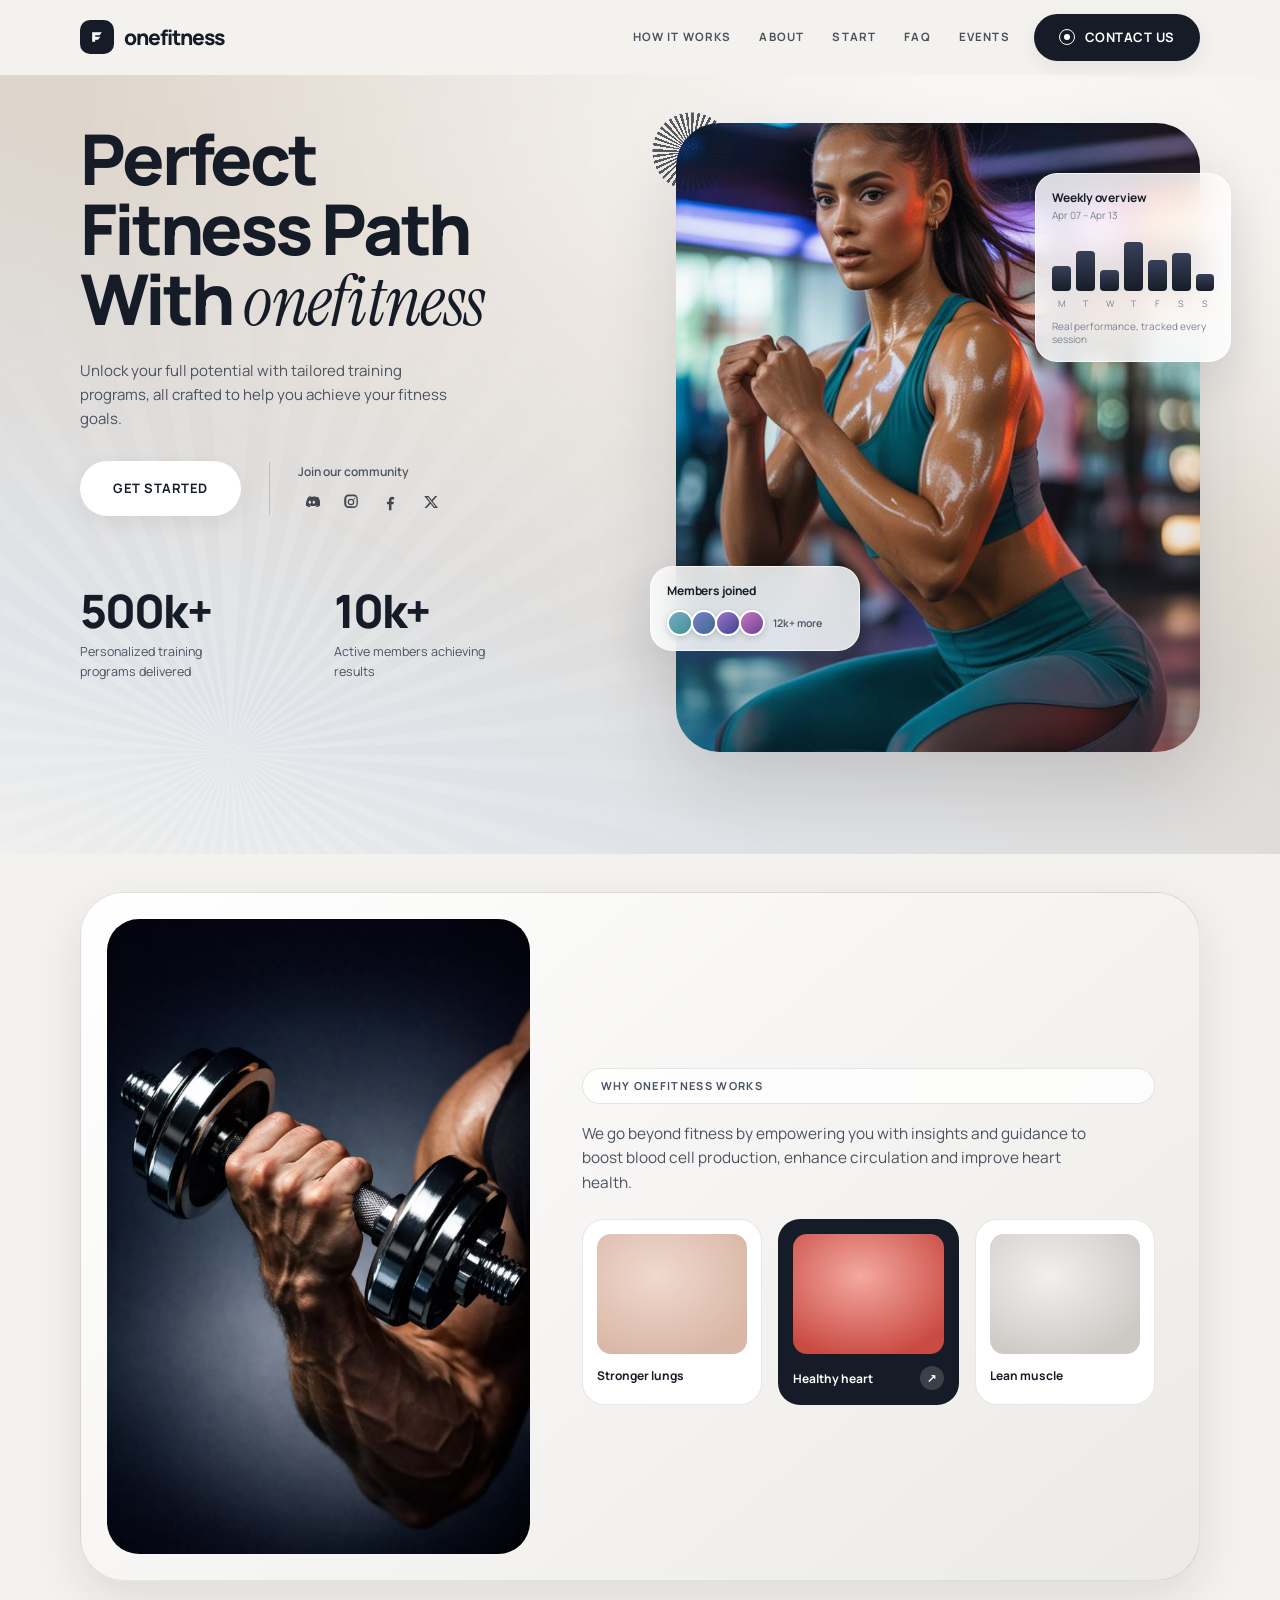
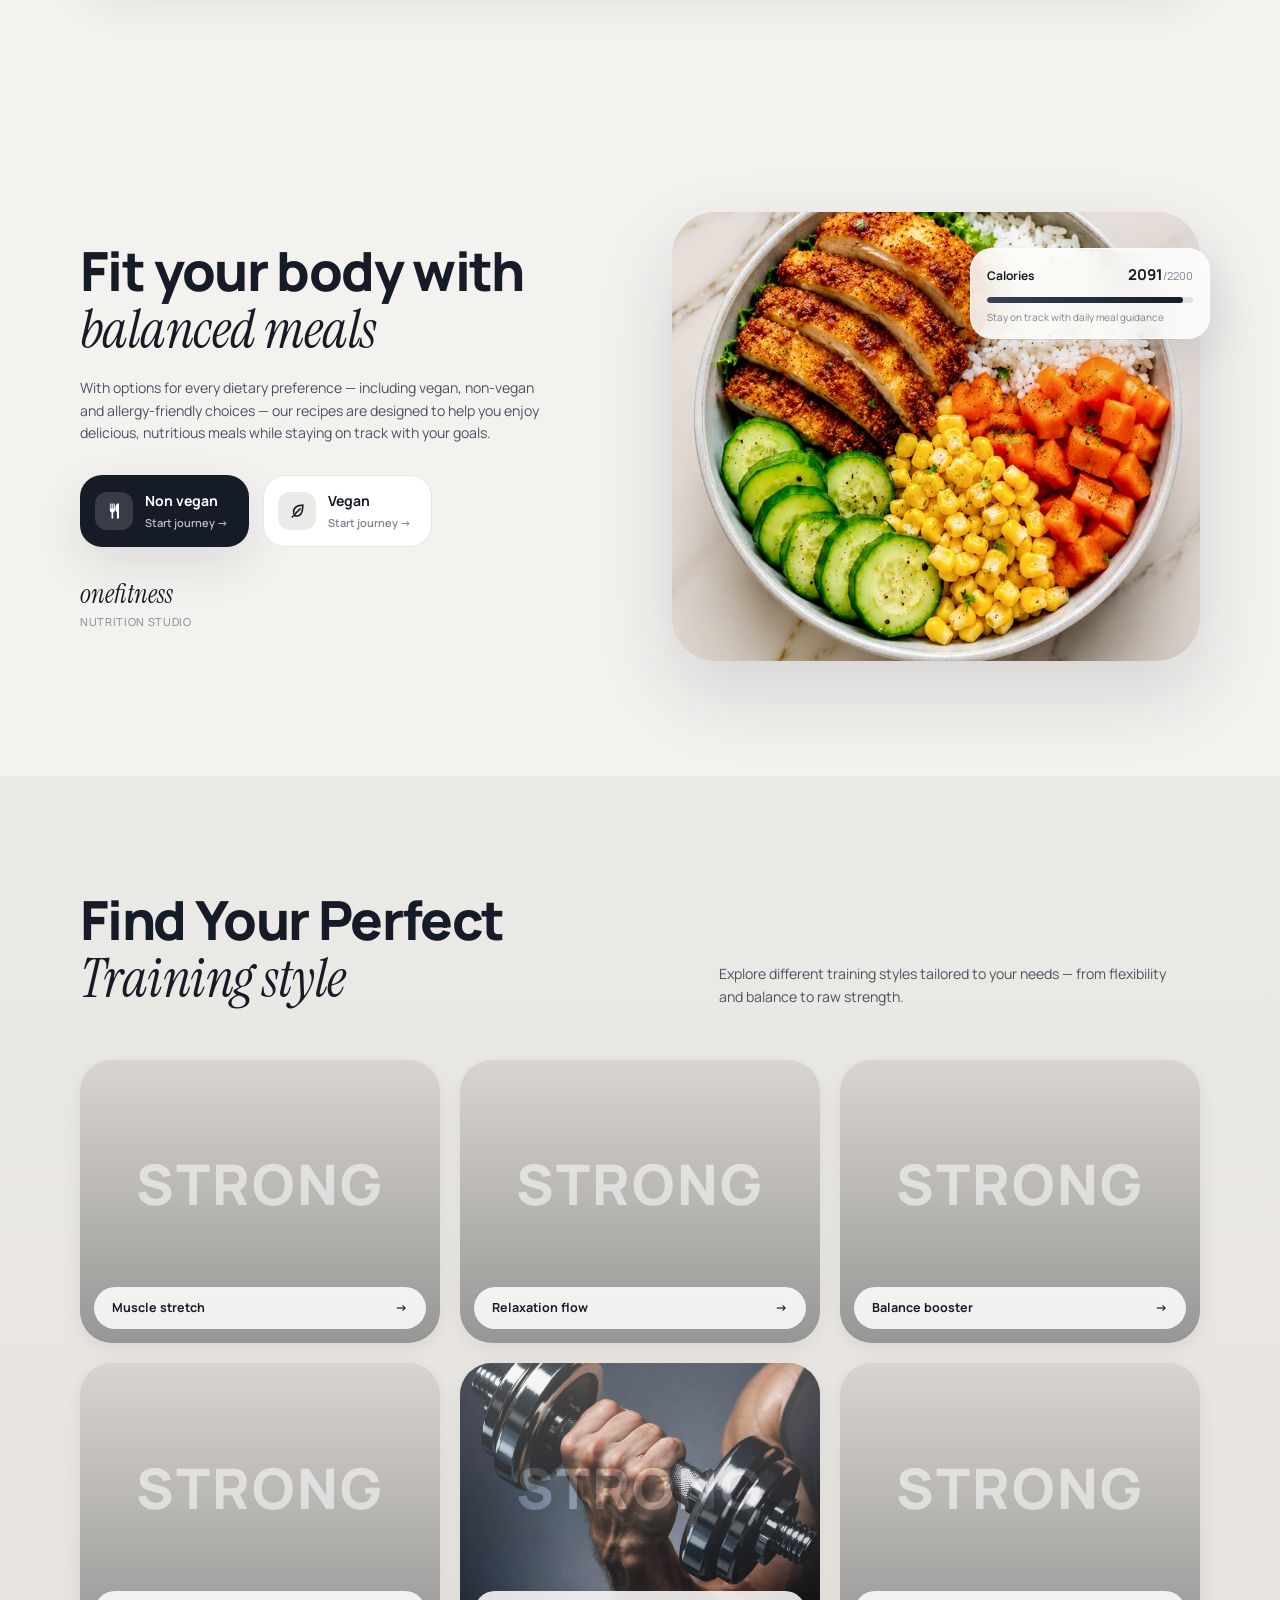
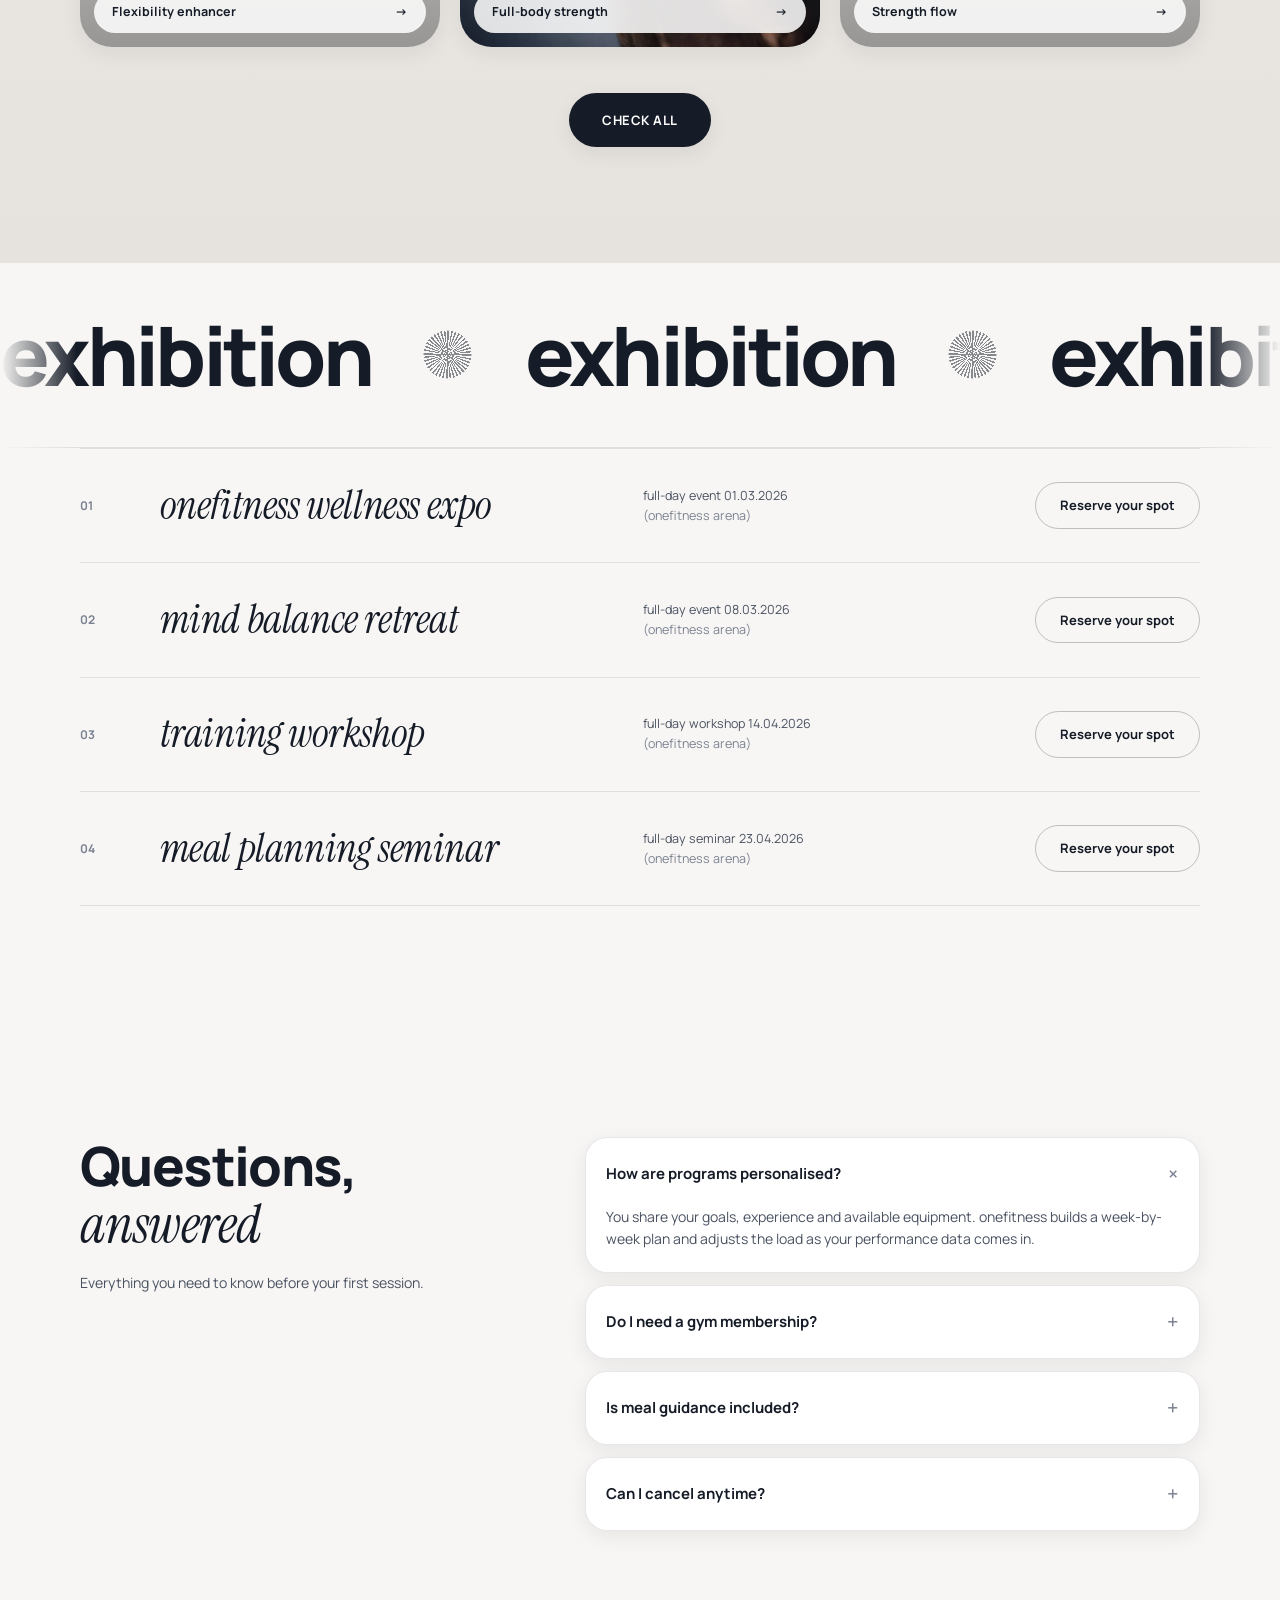
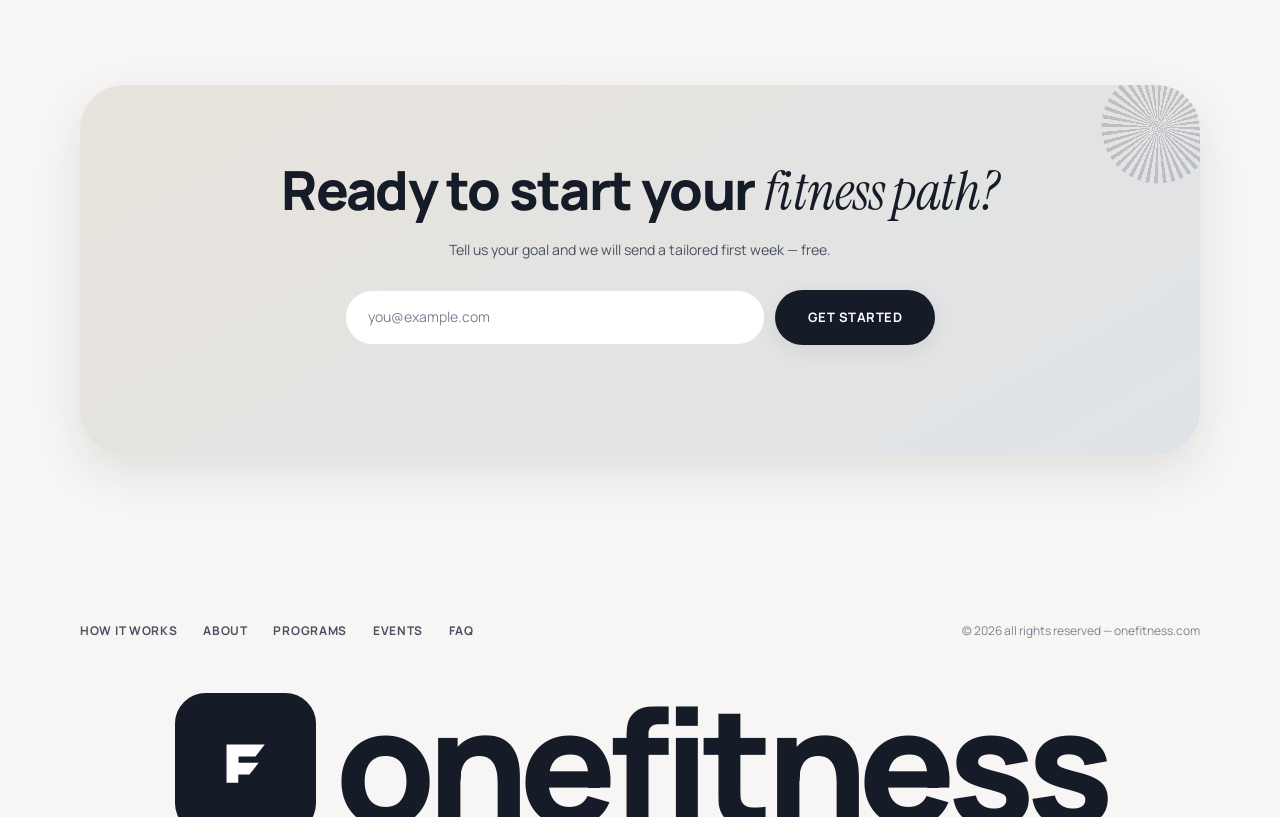
==== index.html @ c87a4339 "Build onefitness marketing site Responsive single-page marketing site for onefitness, built from the" ====
<!DOCTYPE html>
<html lang="en">
<head>
<meta charset="utf-8" />
<meta name="viewport" content="width=device-width, initial-scale=1, viewport-fit=cover" />
<title>onefitness — Perfect Fitness Path</title>
<meta name="description" content="onefitness builds tailored training programs, balanced meal guidance and live events that help you unlock your full potential." />
<meta name="theme-color" content="#f3f1ee" />
<meta property="og:title" content="onefitness — Perfect Fitness Path" />
<meta property="og:description" content="Tailored training programs, balanced meal guidance and live events." />
<meta property="og:type" content="website" />
<link rel="icon" href="data:image/svg+xml,%3Csvg xmlns='http://www.w3.org/2000/svg' viewBox='0 0 32 32'%3E%3Crect width='32' height='32' rx='8' fill='%231b2333'/%3E%3Cpath d='M9 22V10h13l-3 4h-6v2h7l-3 4h-4v2z' fill='%23fff'/%3E%3C/svg%3E" />
<link rel="preconnect" href="https://fonts.googleapis.com" />
<link rel="preconnect" href="https://fonts.gstatic.com" crossorigin />
<link href="https://fonts.googleapis.com/css2?family=Manrope:wght@400;500;600;700;800&family=Instrument+Serif:ital@0;1&display=swap" rel="stylesheet" />
<link rel="stylesheet" href="assets/css/styles.css" />
</head>
<body>
<a class="skip-link" href="#main">Skip to content</a>

<!-- ───────────────────────── HEADER ───────────────────────── -->
<header class="site-header" id="top">
  <div class="shell header-inner">
    <a class="brand" href="#top" aria-label="onefitness home">
      <span class="brand-mark" aria-hidden="true">
        <svg viewBox="0 0 32 32" focusable="false"><path d="M9 23V9h14l-3.4 4.4h-6.2v2.3h7.4L17.4 20h-4.1v3z"/></svg>
      </span>
      <span class="brand-word">onefitness</span>
    </a>

    <nav class="nav" id="primary-nav" aria-label="Primary">
      <a href="#how">How it works</a>
      <a href="#about">About</a>
      <a href="#start">Start</a>
      <a href="#faq">FAQ</a>
      <a href="#events">Events</a>
      <a class="nav-cta" href="#contact">Contact us</a>
    </nav>

    <a class="btn btn-dark header-btn" href="#contact">
      <span class="dot" aria-hidden="true"></span> Contact us
    </a>

    <button class="nav-toggle" id="navToggle" type="button" aria-expanded="false" aria-controls="primary-nav" aria-label="Open menu">
      <span></span><span></span><span></span>
    </button>
  </div>
</header>
<div class="nav-scrim" id="navScrim" hidden></div>

<main id="main">

  <!-- ───────────────────────── HERO ───────────────────────── -->
  <section class="hero" id="start">
    <div class="hero-bg" aria-hidden="true"></div>
    <div class="shell hero-grid">
      <div class="hero-copy reveal">
        <h1 class="hero-title">
          Perfect<br />Fitness Path<br />With <em>onefitness</em>
        </h1>
        <p class="hero-sub">
          Unlock your full potential with tailored training programs, all crafted
          to help you achieve your fitness goals.
        </p>

        <div class="hero-actions">
          <a class="btn btn-light btn-lg" href="#programs">Get started</a>
          <div class="community">
            <span class="community-label">Join our community</span>
            <ul class="socials">
              <li><a href="#contact" aria-label="Discord"><svg viewBox="0 0 24 24" aria-hidden="true"><path d="M19.3 5.4A16 16 0 0 0 15.4 4l-.3.5a12 12 0 0 1 3.4 1.7 11 11 0 0 0-9-.1A12 12 0 0 1 12.9 4l-.3-.5a16 16 0 0 0-3.9 1.4C5.8 9.2 5 12.9 5.2 16.5a16 16 0 0 0 4.9 2.5l1-1.6c-.6-.2-1.1-.5-1.6-.8l.4-.3a11.5 11.5 0 0 0 9.8 0l.4.3c-.5.3-1 .6-1.6.8l1 1.6a16 16 0 0 0 4.9-2.5c.3-4.2-.7-7.9-2.9-11.1ZM10.4 14.4c-.9 0-1.7-.9-1.7-2s.7-2 1.7-2 1.7.9 1.7 2-.8 2-1.7 2Zm5.4 0c-.9 0-1.7-.9-1.7-2s.7-2 1.7-2 1.7.9 1.7 2-.8 2-1.7 2Z"/></svg></a></li>
              <li><a href="#contact" aria-label="Instagram"><svg viewBox="0 0 24 24" aria-hidden="true"><path d="M12 7.6A4.4 4.4 0 1 0 16.4 12 4.4 4.4 0 0 0 12 7.6Zm0 7.2A2.8 2.8 0 1 1 14.8 12 2.8 2.8 0 0 1 12 14.8Zm5.6-7.4a1 1 0 1 1-1-1 1 1 0 0 1 1 1ZM21 7.4a6 6 0 0 0-1.6-4.2A6 6 0 0 0 15.1 2C13.4 1.9 10.6 1.9 9 2a6 6 0 0 0-4.3 1.6A6 6 0 0 0 3 7.8C2.9 9.5 2.9 12.3 3 14a6 6 0 0 0 1.7 4.3A6 6 0 0 0 9 20c1.7.1 4.5.1 6.2 0a6 6 0 0 0 4.2-1.7 6 6 0 0 0 1.7-4.2c.1-1.7.1-4.5-.1-6.7Zm-2 8.5a2.8 2.8 0 0 1-1.6 1.6c-1.1.5-3.7.3-4.9.3s-3.8.1-4.9-.3a2.8 2.8 0 0 1-1.6-1.6c-.5-1.1-.3-3.7-.3-4.9s-.1-3.8.3-4.9a2.8 2.8 0 0 1 1.6-1.6C8.7 4.1 11.3 4.2 12.5 4.2s3.8-.1 4.9.3a2.8 2.8 0 0 1 1.6 1.6c.5 1.1.3 3.7.3 4.9s.2 3.8-.3 4.9Z"/></svg></a></li>
              <li><a href="#contact" aria-label="Facebook"><svg viewBox="0 0 24 24" aria-hidden="true"><path d="M14 8.5h2.2V5.6A29 29 0 0 0 13.6 5C11 5 9.3 6.6 9.3 9.5v2.3H6.6v3.3h2.7V23h3.3v-7.9h2.7l.4-3.3h-3.1V9.8c0-1 .3-1.3 1.4-1.3Z"/></svg></a></li>
              <li><a href="#contact" aria-label="X"><svg viewBox="0 0 24 24" aria-hidden="true"><path d="M17.5 4h2.8l-6.1 7 7.2 9h-5.6l-4.4-5.6L6.2 20H3.4l6.5-7.5L3 4h5.8l4 5.2Zm-1 14.2h1.6L8.1 5.7H6.4Z"/></svg></a></li>
            </ul>
          </div>
        </div>

        <dl class="stats">
          <div class="stat">
            <dt>500k+</dt>
            <dd>Personalized training programs delivered</dd>
          </div>
          <div class="stat">
            <dt>10k+</dt>
            <dd>Active members achieving results</dd>
          </div>
        </dl>
      </div>

      <div class="hero-visual reveal">
        <span class="burst burst-hero" aria-hidden="true"></span>

        <figure class="hero-photo">
          <img src="assets/img/hero-athlete.jpg" alt="Athlete holding a resistance band during a squat" width="566" height="1000" fetchpriority="high" decoding="async" />
        </figure>

        <article class="float-card float-overview" aria-label="Weekly overview">
          <header>
            <p class="fc-title">Weekly overview</p>
            <p class="fc-sub">Apr 07 – Apr 13</p>
          </header>
          <div class="bars" aria-hidden="true">
            <i style="--h:46%"></i><i style="--h:72%"></i><i style="--h:38%"></i>
            <i style="--h:88%"></i><i style="--h:56%"></i><i style="--h:68%"></i><i style="--h:30%"></i>
          </div>
          <div class="bar-days" aria-hidden="true"><span>M</span><span>T</span><span>W</span><span>T</span><span>F</span><span>S</span><span>S</span></div>
          <p class="fc-foot">Real performance, tracked every session</p>
        </article>

        <article class="float-card float-members" aria-label="Members joined">
          <p class="fc-title">Members joined</p>
          <div class="members">
            <span class="avatar" style="--i:0"></span>
            <span class="avatar" style="--i:1"></span>
            <span class="avatar" style="--i:2"></span>
            <span class="avatar" style="--i:3"></span>
            <span class="members-more">12k+ more</span>
          </div>
        </article>
      </div>
    </div>
  </section>

  <!-- ───────────────────────── WHY IT WORKS ───────────────────────── -->
  <section class="section why" id="how">
    <div class="shell">
      <div class="why-card reveal">
        <figure class="why-photo">
          <img src="assets/img/curl-power.jpg" alt="Close-up of an arm curling a dumbbell" width="800" height="1200" loading="lazy" decoding="async" />
        </figure>

        <div class="why-body">
          <span class="pill">Why onefitness works</span>
          <p class="why-lead">
            We go beyond fitness by empowering you with insights and guidance to
            boost blood cell production, enhance circulation and improve heart health.
          </p>

          <ul class="why-tiles">
            <li class="tile">
              <div class="tile-art tile-art-1" aria-hidden="true"></div>
              <span class="tile-label">Stronger lungs</span>
            </li>
            <li class="tile tile-featured">
              <div class="tile-art tile-art-2" aria-hidden="true"></div>
              <span class="tile-label">Healthy heart <span class="tile-arrow" aria-hidden="true">↗</span></span>
            </li>
            <li class="tile">
              <div class="tile-art tile-art-3" aria-hidden="true"></div>
              <span class="tile-label">Lean muscle</span>
            </li>
          </ul>
        </div>
      </div>
    </div>
  </section>

  <!-- ───────────────────────── MEALS ───────────────────────── -->
  <section class="section meals" id="about">
    <div class="shell meals-grid">
      <div class="meals-copy reveal">
        <h2 class="h2">Fit your body with <em>balanced meals</em></h2>
        <p class="lead">
          With options for every dietary preference — including vegan, non-vegan
          and allergy-friendly choices — our recipes are designed to help you enjoy
          delicious, nutritious meals while staying on track with your goals.
        </p>

        <div class="diet-switch" role="tablist" aria-label="Meal preference">
          <button class="diet active" role="tab" aria-selected="true" data-diet="non-vegan" type="button">
            <span class="diet-icon" aria-hidden="true">
              <svg viewBox="0 0 24 24"><path d="M7 3v8a3 3 0 0 0 2 2.8V21h2v-7.2A3 3 0 0 0 13 11V3h-1.5v6h-1V3h-1.5v6h-1V3Zm9 0c-1.7 1.6-2.5 4-2.5 6.5 0 1.8.8 3.1 2 3.7V21H18V3Z"/></svg>
            </span>
            <span class="diet-text">Non vegan<small>Start journey →</small></span>
          </button>
          <button class="diet" role="tab" aria-selected="false" data-diet="vegan" type="button">
            <span class="diet-icon" aria-hidden="true">
              <svg viewBox="0 0 24 24"><path d="M20 4c-8 0-13 3.3-13 9a7.4 7.4 0 0 0 1 3.8L5 19l1.4 1.4 2.1-2.1A7.6 7.6 0 0 0 12 19c5.5 0 8-5.3 8-15Zm-8 13a5.6 5.6 0 0 1-2-.4l7-7-1.4-1.4-7 7A5.6 5.6 0 0 1 9 13c0-4 3.4-6.6 9-7-.3 7.6-2.4 11-6 11Z"/></svg>
            </span>
            <span class="diet-text">Vegan<small>Start journey →</small></span>
          </button>
        </div>

        <p class="signature">
          <span class="sig-name">onefitness</span>
          <span class="sig-role">Nutrition studio</span>
        </p>
      </div>

      <div class="meals-visual reveal">
        <figure class="meals-photo">
          <img id="mealImage" src="assets/img/meal-plate.jpg" alt="Balanced bowl with chicken, rice and vegetables" width="736" height="1104" loading="lazy" decoding="async" />
        </figure>
        <article class="float-card float-calories" aria-label="Calorie tracking">
          <div class="cal-head">
            <span class="fc-title">Calories</span>
            <span class="cal-value"><strong id="calNow">2091</strong>/<span id="calGoal">2200</span></span>
          </div>
          <div class="cal-bar" aria-hidden="true"><i id="calFill"></i></div>
          <p class="fc-foot">Stay on track with daily meal guidance</p>
        </article>
      </div>
    </div>
  </section>

  <!-- ───────────────────────── PROGRAMS ───────────────────────── -->
  <section class="section programs" id="programs">
    <div class="shell">
      <div class="programs-head reveal">
        <h2 class="h2">Find Your Perfect <em>Training style</em></h2>
        <p class="lead">
          Explore different training styles tailored to your needs — from
          flexibility and balance to raw strength.
        </p>
      </div>

      <ul class="program-grid">
        <li class="program reveal">
          <img src="assets/img/program-arms.jpg" alt="Woman performing a dumbbell curl" loading="lazy" decoding="async" />
          <span class="ghost" aria-hidden="true">STRONG</span>
          <a class="program-label" href="#contact">Muscle stretch <span aria-hidden="true">→</span></a>
        </li>
        <li class="program reveal">
          <img src="assets/img/program-kettlebell.jpg" alt="Athlete holding a kettlebell" loading="lazy" decoding="async" />
          <span class="ghost" aria-hidden="true">STRONG</span>
          <a class="program-label" href="#contact">Relaxation flow <span aria-hidden="true">→</span></a>
        </li>
        <li class="program reveal">
          <img src="assets/img/strength-glow.jpg" alt="Athlete curling a dumbbell in coloured light" loading="lazy" decoding="async" />
          <span class="ghost" aria-hidden="true">STRONG</span>
          <a class="program-label" href="#contact">Balance booster <span aria-hidden="true">→</span></a>
        </li>
        <li class="program reveal">
          <img src="assets/img/program-legs.jpg" alt="Athlete using a leg extension machine" loading="lazy" decoding="async" />
          <span class="ghost" aria-hidden="true">STRONG</span>
          <a class="program-label" href="#contact">Flexibility enhancer <span aria-hidden="true">→</span></a>
        </li>
        <li class="program reveal">
          <img src="assets/img/curl-power.jpg" alt="Close-up of an arm curling a dumbbell" loading="lazy" decoding="async" />
          <span class="ghost" aria-hidden="true">STRONG</span>
          <a class="program-label" href="#contact">Full-body strength <span aria-hidden="true">→</span></a>
        </li>
        <li class="program reveal">
          <img src="assets/img/program-gear.jpg" alt="Adjustable dumbbell set" loading="lazy" decoding="async" />
          <span class="ghost" aria-hidden="true">STRONG</span>
          <a class="program-label" href="#contact">Strength flow <span aria-hidden="true">→</span></a>
        </li>
      </ul>

      <div class="programs-foot reveal">
        <a class="btn btn-dark btn-lg" href="#events">Check all</a>
      </div>
    </div>
  </section>

  <!-- ───────────────────────── EVENTS ───────────────────────── -->
  <section class="section events" id="events">
    <div class="marquee" aria-hidden="true">
      <div class="marquee-track">
        <span class="marquee-item">exhibition <i class="burst burst-sm"></i></span>
        <span class="marquee-item">exhibition <i class="burst burst-sm"></i></span>
        <span class="marquee-item">exhibition <i class="burst burst-sm"></i></span>
        <span class="marquee-item">exhibition <i class="burst burst-sm"></i></span>
        <span class="marquee-item">exhibition <i class="burst burst-sm"></i></span>
        <span class="marquee-item">exhibition <i class="burst burst-sm"></i></span>
      </div>
    </div>
    <h2 class="visually-hidden">Upcoming onefitness events</h2>

    <div class="shell">
      <ul class="event-list">
        <li class="event reveal">
          <span class="event-no">01</span>
          <h3 class="event-name">onefitness wellness expo</h3>
          <p class="event-meta">full-day event 01.03.2026<span>(onefitness arena)</span></p>
          <a class="btn btn-ghost" href="#contact">Reserve your spot</a>
        </li>
        <li class="event reveal">
          <span class="event-no">02</span>
          <h3 class="event-name">mind balance retreat</h3>
          <p class="event-meta">full-day event 08.03.2026<span>(onefitness arena)</span></p>
          <a class="btn btn-ghost" href="#contact">Reserve your spot</a>
        </li>
        <li class="event reveal">
          <span class="event-no">03</span>
          <h3 class="event-name">training workshop</h3>
          <p class="event-meta">full-day workshop 14.04.2026<span>(onefitness arena)</span></p>
          <a class="btn btn-ghost" href="#contact">Reserve your spot</a>
        </li>
        <li class="event reveal">
          <span class="event-no">04</span>
          <h3 class="event-name">meal planning seminar</h3>
          <p class="event-meta">full-day seminar 23.04.2026<span>(onefitness arena)</span></p>
          <a class="btn btn-ghost" href="#contact">Reserve your spot</a>
        </li>
      </ul>
    </div>
  </section>

  <!-- ───────────────────────── FAQ ───────────────────────── -->
  <section class="section faq" id="faq">
    <div class="shell faq-grid">
      <div class="reveal">
        <h2 class="h2">Questions, <em>answered</em></h2>
        <p class="lead">Everything you need to know before your first session.</p>
      </div>
      <div class="faq-list reveal">
        <details open>
          <summary>How are programs personalised?</summary>
          <p>You share your goals, experience and available equipment. onefitness builds a week-by-week plan and adjusts the load as your performance data comes in.</p>
        </details>
        <details>
          <summary>Do I need a gym membership?</summary>
          <p>No. Every program ships in a home variant using bodyweight and a single pair of dumbbells, plus a full-gym variant when you have access.</p>
        </details>
        <details>
          <summary>Is meal guidance included?</summary>
          <p>Yes. Vegan, non-vegan and allergy-friendly tracks are included, with calorie targets that follow your training load.</p>
        </details>
        <details>
          <summary>Can I cancel anytime?</summary>
          <p>Anytime, in one click. Your plans and logged sessions stay exportable after you leave.</p>
        </details>
      </div>
    </div>
  </section>

  <!-- ───────────────────────── CONTACT / CTA ───────────────────────── -->
  <section class="section cta" id="contact">
    <div class="shell">
      <div class="cta-card reveal">
        <span class="burst burst-cta" aria-hidden="true"></span>
        <h2 class="h2">Ready to start your <em>fitness path?</em></h2>
        <p class="lead">Tell us your goal and we will send a tailored first week — free.</p>
        <form class="cta-form" id="ctaForm" novalidate>
          <label class="visually-hidden" for="email">Email address</label>
          <input id="email" name="email" type="email" inputmode="email" autocomplete="email" placeholder="you@example.com" required />
          <button class="btn btn-dark btn-lg" type="submit">Get started</button>
        </form>
        <p class="form-note" id="formNote" role="status"></p>
      </div>
    </div>
  </section>
</main>

<!-- ───────────────────────── FOOTER ───────────────────────── -->
<footer class="site-footer">
  <div class="shell footer-top">
    <nav class="footer-nav" aria-label="Footer">
      <a href="#how">How it works</a>
      <a href="#about">About</a>
      <a href="#programs">Programs</a>
      <a href="#events">Events</a>
      <a href="#faq">FAQ</a>
    </nav>
    <p class="footer-legal">© <span id="year">2026</span> all rights reserved — onefitness.com</p>
  </div>
  <div class="footer-word" aria-hidden="true">
    <span class="footer-mark">
      <svg viewBox="0 0 32 32" focusable="false"><path d="M9 23V9h14l-3.4 4.4h-6.2v2.3h7.4L17.4 20h-4.1v3z"/></svg>
    </span>
    <span class="footer-text">onefitness</span>
  </div>
</footer>

<script src="assets/js/main.js" defer></script>
</body>
</html>
---- assets/css/styles.css ----
/* ============================================================
   onefitness — design system
   ============================================================ */
:root {
  --ink: #161c27;
  --ink-soft: #4a5261;
  --ink-mute: #7b8291;
  --line: rgba(22, 28, 39, 0.10);
  --sand: #e9e3dc;
  --sand-deep: #ded5cb;
  --paper: #f4f2ef;
  --paper-2: #eceae6;
  --white: #ffffff;
  --accent: #1b2333;

  --r-sm: 14px;
  --r-md: 22px;
  --r-lg: 32px;
  --r-xl: 44px;
  --r-pill: 999px;

  --shell: 1200px;
  --gutter: clamp(16px, 4vw, 40px);
  --sec-y: clamp(64px, 9vw, 130px);

  --shadow-s: 0 6px 20px rgba(22, 28, 39, .07);
  --shadow-m: 0 18px 48px rgba(22, 28, 39, .10);
  --shadow-l: 0 32px 80px rgba(22, 28, 39, .14);

  --ease: cubic-bezier(.22, .61, .36, 1);
}

* { box-sizing: border-box; }

html {
  -webkit-text-size-adjust: 100%;
  scroll-behavior: smooth;
  scroll-padding-top: 96px;
}

body {
  margin: 0;
  background: var(--paper);
  color: var(--ink);
  font-family: "Manrope", ui-sans-serif, system-ui, -apple-system, "Segoe UI", Roboto, sans-serif;
  font-size: clamp(15px, 1.05vw, 16px);
  line-height: 1.6;
  -webkit-font-smoothing: antialiased;
  overflow-x: hidden;
}

body.nav-open { overflow: hidden; }

img, svg { display: block; max-width: 100%; }
img { height: auto; }
a { color: inherit; text-decoration: none; }
button, input { font: inherit; color: inherit; }
ul, ol, dl, dd { margin: 0; padding: 0; list-style: none; }
figure { margin: 0; }
h1, h2, h3, p { margin: 0; }

:focus-visible {
  outline: 2px solid var(--accent);
  outline-offset: 3px;
  border-radius: 4px;
}

.visually-hidden {
  position: absolute !important;
  width: 1px; height: 1px;
  padding: 0; margin: -1px;
  overflow: hidden; clip: rect(0 0 0 0);
  white-space: nowrap; border: 0;
}

.skip-link {
  position: absolute; left: 50%; top: -100px;
  transform: translateX(-50%);
  z-index: 200;
  background: var(--ink); color: #fff;
  padding: 10px 18px; border-radius: var(--r-pill);
}
.skip-link:focus { top: 12px; }

.shell {
  width: 100%;
  max-width: var(--shell);
  margin-inline: auto;
  padding-inline: var(--gutter);
}

.section { padding-block: var(--sec-y); }

/* ── Type ─────────────────────────────────────────────── */
.h2 {
  font-size: clamp(30px, 5vw, 54px);
  line-height: 1.06;
  letter-spacing: -0.03em;
  font-weight: 800;
}
.h2 em, .hero-title em {
  font-family: "Instrument Serif", Georgia, serif;
  font-style: italic;
  font-weight: 400;
  letter-spacing: -0.01em;
}
.lead {
  margin-top: 18px;
  max-width: 52ch;
  color: var(--ink-soft);
  font-size: clamp(14px, 1.1vw, 16px);
}

/* ── Buttons ──────────────────────────────────────────── */
.btn {
  display: inline-flex;
  align-items: center;
  justify-content: center;
  gap: 10px;
  border: 1px solid transparent;
  border-radius: var(--r-pill);
  padding: 12px 24px;
  font-size: 13px;
  font-weight: 700;
  letter-spacing: .04em;
  text-transform: uppercase;
  cursor: pointer;
  transition: transform .25s var(--ease), background-color .25s var(--ease),
              color .25s var(--ease), box-shadow .25s var(--ease), border-color .25s var(--ease);
  white-space: nowrap;
}
.btn:hover { transform: translateY(-2px); }
.btn:active { transform: translateY(0); }
.btn-lg { padding: 16px 32px; }

.btn-dark { background: var(--ink); color: #fff; box-shadow: var(--shadow-s); }
.btn-dark:hover { background: #0e131d; box-shadow: var(--shadow-m); }

.btn-light { background: #fff; color: var(--ink); box-shadow: var(--shadow-s); }
.btn-light:hover { box-shadow: var(--shadow-m); }

.btn-ghost {
  background: transparent;
  border-color: rgba(22, 28, 39, .25);
  color: var(--ink);
  text-transform: none;
  letter-spacing: 0;
  font-size: 13px;
}
.btn-ghost:hover { background: var(--ink); color: #fff; border-color: var(--ink); }

.dot {
  width: 16px; height: 16px;
  border-radius: 50%;
  border: 1.5px solid currentColor;
  position: relative;
  flex: none;
}
.dot::after {
  content: ""; position: absolute; inset: 4px;
  border-radius: 50%; background: currentColor;
}

.pill {
  display: inline-block;
  background: rgba(255, 255, 255, .8);
  border: 1px solid var(--line);
  border-radius: var(--r-pill);
  padding: 8px 18px;
  font-size: 11px;
  font-weight: 700;
  letter-spacing: .12em;
  text-transform: uppercase;
  color: var(--ink-soft);
}

/* decorative sunburst */
.burst {
  position: absolute;
  width: 84px; height: 84px;
  border-radius: 50%;
  background:
    repeating-conic-gradient(from 0deg, var(--ink) 0deg 4deg, transparent 4deg 9deg);
  -webkit-mask: radial-gradient(circle, #000 66%, transparent 67%);
          mask: radial-gradient(circle, #000 66%, transparent 67%);
  opacity: .85;
  pointer-events: none;
}

/* ── Header ───────────────────────────────────────────── */
.site-header {
  position: sticky;
  top: 0;
  z-index: 90;
  padding-block: 14px;
  transition: background-color .3s var(--ease), box-shadow .3s var(--ease), backdrop-filter .3s;
}
.site-header.is-stuck {
  background: rgba(244, 242, 239, .82);
  backdrop-filter: blur(14px);
  -webkit-backdrop-filter: blur(14px);
  box-shadow: 0 1px 0 var(--line);
}
.header-inner {
  display: flex;
  align-items: center;
  gap: 20px;
}

.brand { position: relative; z-index: 2; display: inline-flex; align-items: center; gap: 10px; flex: none; }
.brand-mark {
  width: 34px; height: 34px;
  display: grid; place-items: center;
  border-radius: 10px;
  background: var(--ink);
}
.brand-mark svg { width: 22px; height: 22px; fill: #fff; }
.brand-word {
  font-size: clamp(18px, 2vw, 21px);
  font-weight: 800;
  letter-spacing: -0.045em;
}

.nav {
  margin-left: auto;
  display: flex;
  align-items: center;
  gap: clamp(14px, 2.2vw, 30px);
}
.nav a {
  font-size: 11.5px;
  font-weight: 700;
  letter-spacing: .1em;
  text-transform: uppercase;
  color: var(--ink-soft);
  position: relative;
  padding-block: 6px;
  transition: color .2s var(--ease);
}
.nav a::after {
  content: "";
  position: absolute; left: 0; bottom: 0;
  width: 0; height: 1.5px;
  background: var(--ink);
  transition: width .3s var(--ease);
}
.nav a:hover { color: var(--ink); }
.nav a:hover::after { width: 100%; }
.nav .nav-cta { display: none; }

.header-btn { margin-left: 4px; flex: none; }

.nav-toggle {
  position: relative;
  z-index: 2;
  display: none;
  width: 44px; height: 44px;
  border: 1px solid var(--line);
  border-radius: 12px;
  background: rgba(255, 255, 255, .7);
  cursor: pointer;
  padding: 0;
  flex: none;
}
.nav-toggle span {
  position: absolute;
  left: 50%;
  top: 50%;
  width: 18px; height: 1.8px;
  margin: -0.9px 0 0 -9px;
  background: var(--ink);
  border-radius: 2px;
  transition: transform .32s var(--ease), opacity .2s var(--ease);
}
.nav-toggle span:nth-child(1) { transform: translateY(-6px); }
.nav-toggle span:nth-child(3) { transform: translateY(6px); }
.nav-toggle[aria-expanded="true"] span:nth-child(1) { transform: rotate(45deg); }
.nav-toggle[aria-expanded="true"] span:nth-child(2) { opacity: 0; }
.nav-toggle[aria-expanded="true"] span:nth-child(3) { transform: rotate(-45deg); }

.nav-scrim {
  position: fixed; inset: 0;
  background: rgba(16, 20, 28, .38);
  backdrop-filter: blur(2px);
  z-index: 85;
}

/* ── Hero ─────────────────────────────────────────────── */
.hero {
  position: relative;
  padding-top: clamp(24px, 4vw, 48px);
  padding-bottom: clamp(56px, 8vw, 110px);
  overflow: hidden;
}
.hero-bg {
  position: absolute;
  inset: -140px 0 auto 0;
  height: min(1020px, 128%);
  background:
    radial-gradient(120% 90% at 78% 22%, rgba(255,255,255,.9) 0%, transparent 60%),
    linear-gradient(200deg, var(--sand) 0%, var(--sand-deep) 42%, #dfe3e8 78%, var(--paper) 100%);
  z-index: -1;
}
.hero-bg::after {
  content: "";
  position: absolute; inset: 0;
  background: repeating-conic-gradient(from 0deg at 18% 82%, rgba(255,255,255,.35) 0deg 3deg, transparent 3deg 7deg);
  -webkit-mask: radial-gradient(circle at 18% 82%, #000 0%, transparent 42%);
          mask: radial-gradient(circle at 18% 82%, #000 0%, transparent 42%);
  opacity: .55;
}

.hero-grid {
  display: grid;
  grid-template-columns: minmax(0, 1.04fr) minmax(0, 1fr);
  gap: clamp(28px, 4vw, 56px);
  align-items: start;
}

.hero-title {
  font-size: clamp(38px, 6vw, 70px);
  line-height: 1.0;
  letter-spacing: -0.045em;
  font-weight: 800;
}
.hero-sub {
  margin-top: 22px;
  max-width: 42ch;
  color: var(--ink-soft);
}

.hero-actions {
  margin-top: 30px;
  display: flex;
  align-items: center;
  gap: clamp(16px, 2.5vw, 28px);
  flex-wrap: wrap;
}
.community {
  display: flex;
  flex-direction: column;
  gap: 8px;
  padding-left: clamp(16px, 2.5vw, 28px);
  border-left: 1px solid rgba(22, 28, 39, .18);
}
.community-label {
  font-size: 12px;
  font-weight: 600;
  color: var(--ink-soft);
}
.socials { display: flex; gap: 14px; }
.socials a {
  display: grid; place-items: center;
  width: 26px; height: 26px;
  color: var(--ink);
  opacity: .78;
  transition: opacity .2s var(--ease), transform .2s var(--ease);
}
.socials a:hover { opacity: 1; transform: translateY(-2px); }
.socials svg { width: 18px; height: 18px; fill: currentColor; }

.stats {
  margin-top: clamp(38px, 6vw, 72px);
  display: grid;
  grid-template-columns: repeat(2, minmax(0, 1fr));
  gap: clamp(20px, 4vw, 48px);
  max-width: 460px;
}
.stat dt {
  font-size: clamp(30px, 4.4vw, 46px);
  font-weight: 800;
  letter-spacing: -0.04em;
  line-height: 1;
}
.stat dd {
  margin-top: 8px;
  font-size: 12.5px;
  color: var(--ink-soft);
  max-width: 22ch;
}

/* hero visual */
.hero-visual { position: relative; }
.burst-hero { top: -2%; left: -5%; z-index: 2; width: clamp(52px, 6.5vw, 88px); height: clamp(52px, 6.5vw, 88px); opacity: .7; }

.hero-photo {
  position: relative;
  border-radius: var(--r-xl);
  overflow: hidden;
  aspect-ratio: 5 / 6;
  box-shadow: var(--shadow-l);
  background: #cfd5dc;
}
.hero-photo img {
  width: 100%; height: 100%;
  object-fit: cover;
  object-position: 50% 22%;
}
.hero-photo::after {
  content: "";
  position: absolute; inset: 0;
  background: linear-gradient(180deg, rgba(20,26,36,.05) 0%, transparent 34%, rgba(20,26,36,.18) 100%);
}

.float-card {
  position: absolute;
  background: rgba(255, 255, 255, .84);
  backdrop-filter: blur(16px);
  -webkit-backdrop-filter: blur(16px);
  border: 1px solid rgba(255, 255, 255, .7);
  border-radius: var(--r-md);
  box-shadow: var(--shadow-m);
  padding: 14px 16px;
  animation: float 6s ease-in-out infinite;
}
@keyframes float {
  0%, 100% { transform: translateY(0); }
  50% { transform: translateY(-9px); }
}
.fc-title { font-size: 12px; font-weight: 700; letter-spacing: -0.01em; }
.fc-sub { font-size: 10px; color: var(--ink-mute); }
.fc-foot { margin-top: 8px; font-size: 10px; color: var(--ink-mute); line-height: 1.35; }

.float-overview {
  top: 8%;
  right: -6%;
  width: min(196px, 46%);
}
.bars {
  margin-top: 12px;
  display: grid;
  grid-template-columns: repeat(7, 1fr);
  align-items: end;
  gap: 5px;
  height: 56px;
}
.bars i {
  display: block;
  height: var(--h);
  border-radius: 4px;
  background: linear-gradient(180deg, #37415a, #161c27);
  animation: grow .9s var(--ease) both;
}
@keyframes grow { from { height: 6%; opacity: .3; } to { height: var(--h); opacity: 1; } }
.bar-days {
  margin-top: 6px;
  display: grid;
  grid-template-columns: repeat(7, 1fr);
  gap: 5px;
  font-size: 9px;
  color: var(--ink-mute);
  text-align: center;
}

.float-members {
  left: -5%;
  bottom: 16%;
  width: min(210px, 56%);
  animation-delay: 1.4s;
}
.members { margin-top: 10px; display: flex; align-items: center; gap: 8px; }
.avatar {
  width: 26px; height: 26px;
  border-radius: 50%;
  border: 2px solid #fff;
  margin-left: -10px;
  background:
    linear-gradient(140deg, hsl(calc(200 + var(--i) * 34) 42% 62%), hsl(calc(180 + var(--i) * 30) 38% 42%));
  box-shadow: 0 2px 6px rgba(22, 28, 39, .18);
}
.avatar:first-of-type { margin-left: 0; }
.members-more { font-size: 10.5px; font-weight: 600; color: var(--ink-soft); }

/* ── Why it works ─────────────────────────────────────── */
.why { padding-top: clamp(20px, 3vw, 44px); }
.why-card {
  display: grid;
  grid-template-columns: minmax(0, .82fr) minmax(0, 1.18fr);
  gap: clamp(18px, 2.6vw, 34px);
  background: linear-gradient(140deg, #ffffff 0%, var(--paper-2) 100%);
  border: 1px solid var(--line);
  border-radius: var(--r-xl);
  padding: clamp(16px, 2.2vw, 26px);
  box-shadow: var(--shadow-m);
}
.why-photo {
  border-radius: var(--r-lg);
  overflow: hidden;
  min-height: clamp(240px, 32vw, 380px);
  background: #d9dde2;
}
.why-photo img { width: 100%; height: 100%; object-fit: cover; }

.why-body {
  display: flex;
  flex-direction: column;
  justify-content: center;
  gap: 18px;
  padding: clamp(6px, 1.4vw, 18px);
}
.why-lead {
  color: var(--ink-soft);
  font-size: clamp(14px, 1.2vw, 17px);
  max-width: 56ch;
}

.why-tiles {
  display: grid;
  grid-template-columns: repeat(3, minmax(0, 1fr));
  gap: clamp(10px, 1.4vw, 16px);
  margin-top: 6px;
}
.tile {
  position: relative;
  background: #fff;
  border: 1px solid var(--line);
  border-radius: var(--r-md);
  padding: 14px;
  display: flex;
  flex-direction: column;
  gap: 12px;
  transition: transform .3s var(--ease), box-shadow .3s var(--ease);
}
.tile:hover { transform: translateY(-5px); box-shadow: var(--shadow-m); }
.tile-art {
  height: clamp(86px, 10vw, 120px);
  border-radius: var(--r-sm);
}
.tile-art-1 { background: radial-gradient(70% 70% at 40% 35%, #f0d9cf, #d9b7a6); }
.tile-art-2 { background: radial-gradient(70% 70% at 45% 35%, #f4a9a0, #c94a42); }
.tile-art-3 { background: radial-gradient(70% 70% at 40% 35%, #f2f0ee, #cdcac6); }
.tile-label {
  display: flex;
  align-items: center;
  justify-content: space-between;
  gap: 8px;
  font-size: 12px;
  font-weight: 700;
}
.tile-featured { background: var(--ink); color: #fff; border-color: transparent; }
.tile-featured .tile-label { color: #fff; }
.tile-arrow {
  width: 24px; height: 24px;
  display: grid; place-items: center;
  border-radius: 50%;
  background: rgba(255, 255, 255, .16);
  font-size: 12px;
}

/* ── Meals ────────────────────────────────────────────── */
.meals-grid {
  display: grid;
  grid-template-columns: minmax(0, 1fr) minmax(0, 1fr);
  gap: clamp(28px, 5vw, 70px);
  align-items: center;
}
.diet-switch {
  margin-top: 30px;
  display: flex;
  gap: 14px;
  flex-wrap: wrap;
}
.diet {
  display: flex;
  align-items: center;
  gap: 12px;
  background: #fff;
  border: 1px solid var(--line);
  border-radius: var(--r-md);
  padding: 14px 20px 14px 14px;
  cursor: pointer;
  text-align: left;
  transition: background-color .3s var(--ease), color .3s var(--ease),
              transform .3s var(--ease), box-shadow .3s var(--ease);
}
.diet:hover { transform: translateY(-3px); box-shadow: var(--shadow-s); }
.diet-icon {
  width: 38px; height: 38px;
  display: grid; place-items: center;
  border-radius: 12px;
  background: var(--paper-2);
  flex: none;
}
.diet-icon svg { width: 20px; height: 20px; fill: var(--ink); }
.diet-text {
  display: flex;
  flex-direction: column;
  font-size: 14px;
  font-weight: 700;
}
.diet-text small {
  font-size: 11px;
  font-weight: 600;
  color: var(--ink-mute);
  margin-top: 2px;
}
.diet.active { background: var(--ink); color: #fff; border-color: transparent; box-shadow: var(--shadow-m); }
.diet.active .diet-icon { background: rgba(255, 255, 255, .14); }
.diet.active .diet-icon svg { fill: #fff; }
.diet.active .diet-text small { color: rgba(255, 255, 255, .72); }

.signature { margin-top: 34px; display: flex; flex-direction: column; }
.sig-name {
  font-family: "Instrument Serif", Georgia, serif;
  font-style: italic;
  font-size: 26px;
  line-height: 1;
}
.sig-role { font-size: 11px; color: var(--ink-mute); letter-spacing: .06em; text-transform: uppercase; margin-top: 6px; }

.meals-visual { position: relative; }
.meals-photo {
  border-radius: var(--r-xl);
  overflow: hidden;
  aspect-ratio: 4 / 3.4;
  box-shadow: var(--shadow-l);
  background: #ddd8d2;
}
.meals-photo img {
  width: 100%; height: 100%;
  object-fit: cover;
  transition: opacity .35s var(--ease), transform .8s var(--ease);
}
.meals-photo img.is-swapping { opacity: 0; transform: scale(1.04); }

.float-calories {
  top: 8%;
  right: clamp(-10px, -1.5vw, 0px);
  width: min(240px, 62%);
  animation-delay: .8s;
}
.cal-head { display: flex; align-items: baseline; justify-content: space-between; gap: 10px; }
.cal-value { font-size: 11px; color: var(--ink-mute); }
.cal-value strong { font-size: 15px; color: var(--ink); }
.cal-bar {
  margin-top: 10px;
  height: 6px;
  border-radius: var(--r-pill);
  background: rgba(22, 28, 39, .10);
  overflow: hidden;
}
.cal-bar i {
  display: block;
  height: 100%;
  width: 0;
  border-radius: inherit;
  background: linear-gradient(90deg, #37415a, #161c27);
  transition: width .9s var(--ease);
}

/* ── Programs ─────────────────────────────────────────── */
.programs {
  background: linear-gradient(180deg, var(--paper-2) 0%, #e6e3de 100%);
  position: relative;
}
.programs-head {
  display: grid;
  grid-template-columns: minmax(0, 1.1fr) minmax(0, .9fr);
  gap: clamp(16px, 4vw, 60px);
  align-items: end;
}
.programs-head .lead { margin-top: 0; }

.program-grid {
  margin-top: clamp(30px, 4vw, 52px);
  display: grid;
  grid-template-columns: repeat(3, minmax(0, 1fr));
  gap: clamp(12px, 1.6vw, 20px);
}
.program {
  position: relative;
  border-radius: var(--r-lg);
  overflow: hidden;
  aspect-ratio: 4 / 3.15;
  background: #cfcbc5;
  box-shadow: var(--shadow-s);
  isolation: isolate;
  transition: transform .4s var(--ease), box-shadow .4s var(--ease);
}
.program:hover { transform: translateY(-6px); box-shadow: var(--shadow-l); }
.program img {
  position: absolute; inset: 0;
  width: 100%; height: 100%;
  object-fit: cover;
  z-index: -2;
  transition: transform .7s var(--ease);
}
.program:hover img { transform: scale(1.06); }
.program::before {
  content: "";
  position: absolute; inset: 0;
  z-index: -1;
  background: linear-gradient(180deg, rgba(240,238,235,.30) 0%, rgba(24,29,38,.30) 100%);
}
.ghost {
  position: absolute;
  inset-inline: 0;
  top: 44%;
  transform: translateY(-50%);
  text-align: center;
  font-size: clamp(34px, 4.6vw, 56px);
  font-weight: 800;
  letter-spacing: .04em;
  color: rgba(255, 255, 255, .55);
  mix-blend-mode: overlay;
  pointer-events: none;
  user-select: none;
}
.program-label {
  position: absolute;
  left: 14px; right: 14px; bottom: 14px;
  display: flex;
  align-items: center;
  justify-content: space-between;
  gap: 10px;
  background: rgba(255, 255, 255, .86);
  backdrop-filter: blur(12px);
  -webkit-backdrop-filter: blur(12px);
  border-radius: var(--r-pill);
  padding: 11px 18px;
  font-size: 12.5px;
  font-weight: 700;
  transition: background-color .3s var(--ease), color .3s var(--ease);
}
.program-label:hover { background: var(--ink); color: #fff; }

.programs-foot { margin-top: clamp(28px, 4vw, 46px); display: flex; justify-content: center; }

/* ── Events ───────────────────────────────────────────── */
.events { padding-top: 0; background: #f7f6f4; }
.marquee {
  overflow: hidden;
  padding-block: clamp(28px, 4vw, 52px);
  border-bottom: 1px solid var(--line);
  -webkit-mask: linear-gradient(90deg, transparent, #000 6%, #000 94%, transparent);
          mask: linear-gradient(90deg, transparent, #000 6%, #000 94%, transparent);
}
.marquee-track {
  display: flex;
  align-items: center;
  gap: clamp(24px, 4vw, 56px);
  width: max-content;
  animation: slide 26s linear infinite;
}
@keyframes slide { to { transform: translateX(-50%); } }
.marquee-item {
  display: inline-flex;
  align-items: center;
  gap: clamp(24px, 4vw, 56px);
  font-size: clamp(38px, 7vw, 82px);
  font-weight: 800;
  letter-spacing: -0.045em;
  line-height: 1;
}
.burst-sm {
  position: static;
  width: clamp(28px, 4vw, 52px);
  height: clamp(28px, 4vw, 52px);
  flex: none;
  opacity: .5;
}

.event-list { border-top: 1px solid var(--line); }
.event {
  display: grid;
  grid-template-columns: 54px minmax(0, 1.25fr) minmax(0, 1fr) auto;
  align-items: center;
  gap: clamp(12px, 2vw, 28px);
  padding-block: clamp(20px, 2.6vw, 34px);
  border-bottom: 1px solid var(--line);
  transition: background-color .3s var(--ease);
}
.event:hover { background: rgba(255, 255, 255, .7); }
.event-no { font-size: 12px; font-weight: 700; color: var(--ink-mute); }
.event-name {
  font-family: "Instrument Serif", Georgia, serif;
  font-style: italic;
  font-weight: 400;
  font-size: clamp(24px, 3.2vw, 40px);
  line-height: 1.04;
  letter-spacing: -0.01em;
}
.event-meta { font-size: 12.5px; color: var(--ink-soft); }
.event-meta span { display: block; color: var(--ink-mute); }

/* ── FAQ ──────────────────────────────────────────────── */
.faq { background: #f7f6f4; }
.faq-grid {
  display: grid;
  grid-template-columns: minmax(0, .85fr) minmax(0, 1.15fr);
  gap: clamp(26px, 4vw, 64px);
  align-items: start;
}
.faq-list { display: grid; gap: 12px; }
.faq-list details {
  background: #fff;
  border: 1px solid var(--line);
  border-radius: var(--r-md);
  padding: 4px 20px;
  box-shadow: var(--shadow-s);
}
.faq-list summary {
  list-style: none;
  cursor: pointer;
  padding-block: 16px;
  font-weight: 700;
  font-size: 15px;
  display: flex;
  align-items: center;
  justify-content: space-between;
  gap: 16px;
}
.faq-list summary::-webkit-details-marker { display: none; }
.faq-list summary::after {
  content: "+";
  font-size: 20px;
  font-weight: 500;
  color: var(--ink-mute);
  transition: transform .3s var(--ease);
}
.faq-list details[open] summary::after { transform: rotate(45deg); }
.faq-list p { padding-bottom: 18px; color: var(--ink-soft); font-size: 14px; max-width: 62ch; }

/* ── CTA ──────────────────────────────────────────────── */
.cta { background: #f7f6f4; padding-top: clamp(20px, 3vw, 40px); }
.cta-card {
  position: relative;
  overflow: hidden;
  text-align: center;
  background: linear-gradient(150deg, var(--sand) 0%, #dfe3e8 100%);
  border-radius: var(--r-xl);
  padding: clamp(34px, 6vw, 76px) clamp(20px, 5vw, 64px);
  box-shadow: var(--shadow-m);
}
.burst-cta { top: -18px; right: -18px; width: 120px; height: 120px; opacity: .18; }
.cta-card .lead { margin-inline: auto; }
.cta-form {
  margin-top: 28px;
  display: flex;
  gap: 10px;
  justify-content: center;
  flex-wrap: wrap;
}
.cta-form input {
  flex: 1 1 300px;
  max-width: 420px;
  background: #fff;
  border: 1px solid var(--line);
  border-radius: var(--r-pill);
  padding: 15px 22px;
  font-size: 14px;
}
.cta-form input::placeholder { color: var(--ink-mute); }
.form-note { margin-top: 14px; font-size: 13px; font-weight: 600; min-height: 20px; }
.form-note.error { color: #b33b33; }
.form-note.ok { color: #2c6b46; }

/* ── Footer ───────────────────────────────────────────── */
.site-footer { background: #f7f6f4; padding-top: clamp(30px, 4vw, 56px); overflow: hidden; }
.footer-top {
  display: flex;
  align-items: center;
  justify-content: space-between;
  gap: 20px;
  flex-wrap: wrap;
  padding-bottom: clamp(20px, 3vw, 36px);
}
.footer-nav { display: flex; flex-wrap: wrap; gap: clamp(12px, 2vw, 26px); }
.footer-nav a {
  font-size: 12px; font-weight: 700; letter-spacing: .06em;
  text-transform: uppercase; color: var(--ink-soft);
}
.footer-nav a:hover { color: var(--ink); }
.footer-legal { font-size: 12px; color: var(--ink-mute); }

.footer-word {
  display: flex;
  align-items: center;
  justify-content: center;
  gap: clamp(8px, 1.5vw, 22px);
  padding-inline: var(--gutter);
  line-height: .8;
  color: var(--ink);
  translate: 0 12%;
}
.footer-mark {
  width: clamp(48px, 11vw, 150px);
  height: clamp(48px, 11vw, 150px);
  display: grid; place-items: center;
  border-radius: clamp(12px, 2.4vw, 32px);
  background: var(--ink);
  flex: none;
}
.footer-mark svg { width: 62%; height: 62%; fill: #fff; }
.footer-text {
  font-size: clamp(44px, 12.6vw, 176px);
  font-weight: 800;
  letter-spacing: -0.055em;
}

/* ── Reveal on scroll ─────────────────────────────────── */
.reveal {
  opacity: 0;
  transform: translateY(22px);
  transition: opacity .7s var(--ease), transform .7s var(--ease);
}
.reveal.in { opacity: 1; transform: none; }

/* ============================================================
   Responsive
   ============================================================ */
@media (max-width: 980px) {
  .hero-grid { grid-template-columns: 1fr; }
  .hero-copy { max-width: 640px; }
  .hero-visual { max-width: 620px; margin-inline: auto; width: 100%; }
  .burst-hero { left: 2%; }
  .float-overview { right: 0; }
  .float-members { left: 0; }

  .why-card { grid-template-columns: 1fr; }
  .why-photo { min-height: 0; aspect-ratio: 16 / 9; }

  .meals-grid { grid-template-columns: 1fr; }
  .meals-visual { max-width: 620px; }

  .programs-head { grid-template-columns: 1fr; align-items: start; }
  .program-grid { grid-template-columns: repeat(2, minmax(0, 1fr)); }

  .faq-grid { grid-template-columns: 1fr; }
}

@media (max-width: 900px) {
  .nav {
    position: fixed;
    inset: 0 0 auto 0;
    z-index: 1;
    flex-direction: column;
    align-items: stretch;
    gap: 0;
    margin: 0;
    padding: 96px 24px 32px;
    background: var(--paper);
    box-shadow: var(--shadow-l);
    border-radius: 0 0 var(--r-lg) var(--r-lg);
    transform: translateY(-102%);
    transition: transform .42s var(--ease);
    visibility: hidden;
  }
  .nav.open { transform: none; visibility: visible; }
  .nav a {
    font-size: 15px;
    letter-spacing: .02em;
    text-transform: none;
    font-weight: 700;
    color: var(--ink);
    padding-block: 15px;
    border-bottom: 1px solid var(--line);
  }
  .nav a::after { display: none; }
  .nav .nav-cta {
    display: block;
    margin-top: 20px;
    border-bottom: 0;
    text-align: center;
    background: var(--ink);
    color: #fff;
    border-radius: var(--r-pill);
    padding: 15px 20px;
  }
  .header-btn { display: none; }
  .nav-toggle { display: block; margin-left: auto; }

  .event {
    grid-template-columns: 40px minmax(0, 1fr);
    row-gap: 10px;
    align-items: start;
  }
  .event-name { grid-column: 2; }
  .event-meta { grid-column: 2; }
  .event .btn-ghost { grid-column: 2; justify-self: start; }
}

@media (max-width: 720px) {
  html { scroll-padding-top: 80px; }
  .hero-actions { gap: 18px; }
  .community { padding-left: 0; border-left: 0; }
  .stats { grid-template-columns: repeat(2, minmax(0, 1fr)); gap: 18px; }

  .why-tiles { grid-template-columns: repeat(3, minmax(0, 1fr)); gap: 8px; }
  .tile { padding: 10px; }
  .tile-label { font-size: 10.5px; }

  .float-overview { width: min(168px, 50%); padding: 12px; }
  .float-members { width: min(180px, 58%); bottom: 10%; }
  .float-calories { width: min(210px, 70%); }
}

@media (max-width: 560px) {
  .program-grid { grid-template-columns: 1fr; }
  .program { aspect-ratio: 4 / 3; }
  .hero-photo { aspect-ratio: 4 / 5; }
  .diet { width: 100%; }
  .cta-form input { flex: 1 1 100%; max-width: none; }
  .cta-form .btn { width: 100%; }
  .footer-top { justify-content: flex-start; }
  .why-tiles { grid-template-columns: 1fr; }
  .tile { flex-direction: row; align-items: center; }
  .tile-art { flex: none; width: 80px; height: 66px; }
  .tile-label { flex: 1; font-size: 12px; }
}

@media (max-width: 380px) {
  .float-overview { display: none; }
}

/* ── Motion / print ───────────────────────────────────── */
@media (prefers-reduced-motion: reduce) {
  html { scroll-behavior: auto; }
  *, *::before, *::after {
    animation-duration: .001ms !important;
    animation-iteration-count: 1 !important;
    transition-duration: .001ms !important;
  }
  .reveal { opacity: 1; transform: none; }
}

@media print {
  .site-header, .nav-toggle, .marquee, .cta-form { display: none !important; }
  body { background: #fff; }
}
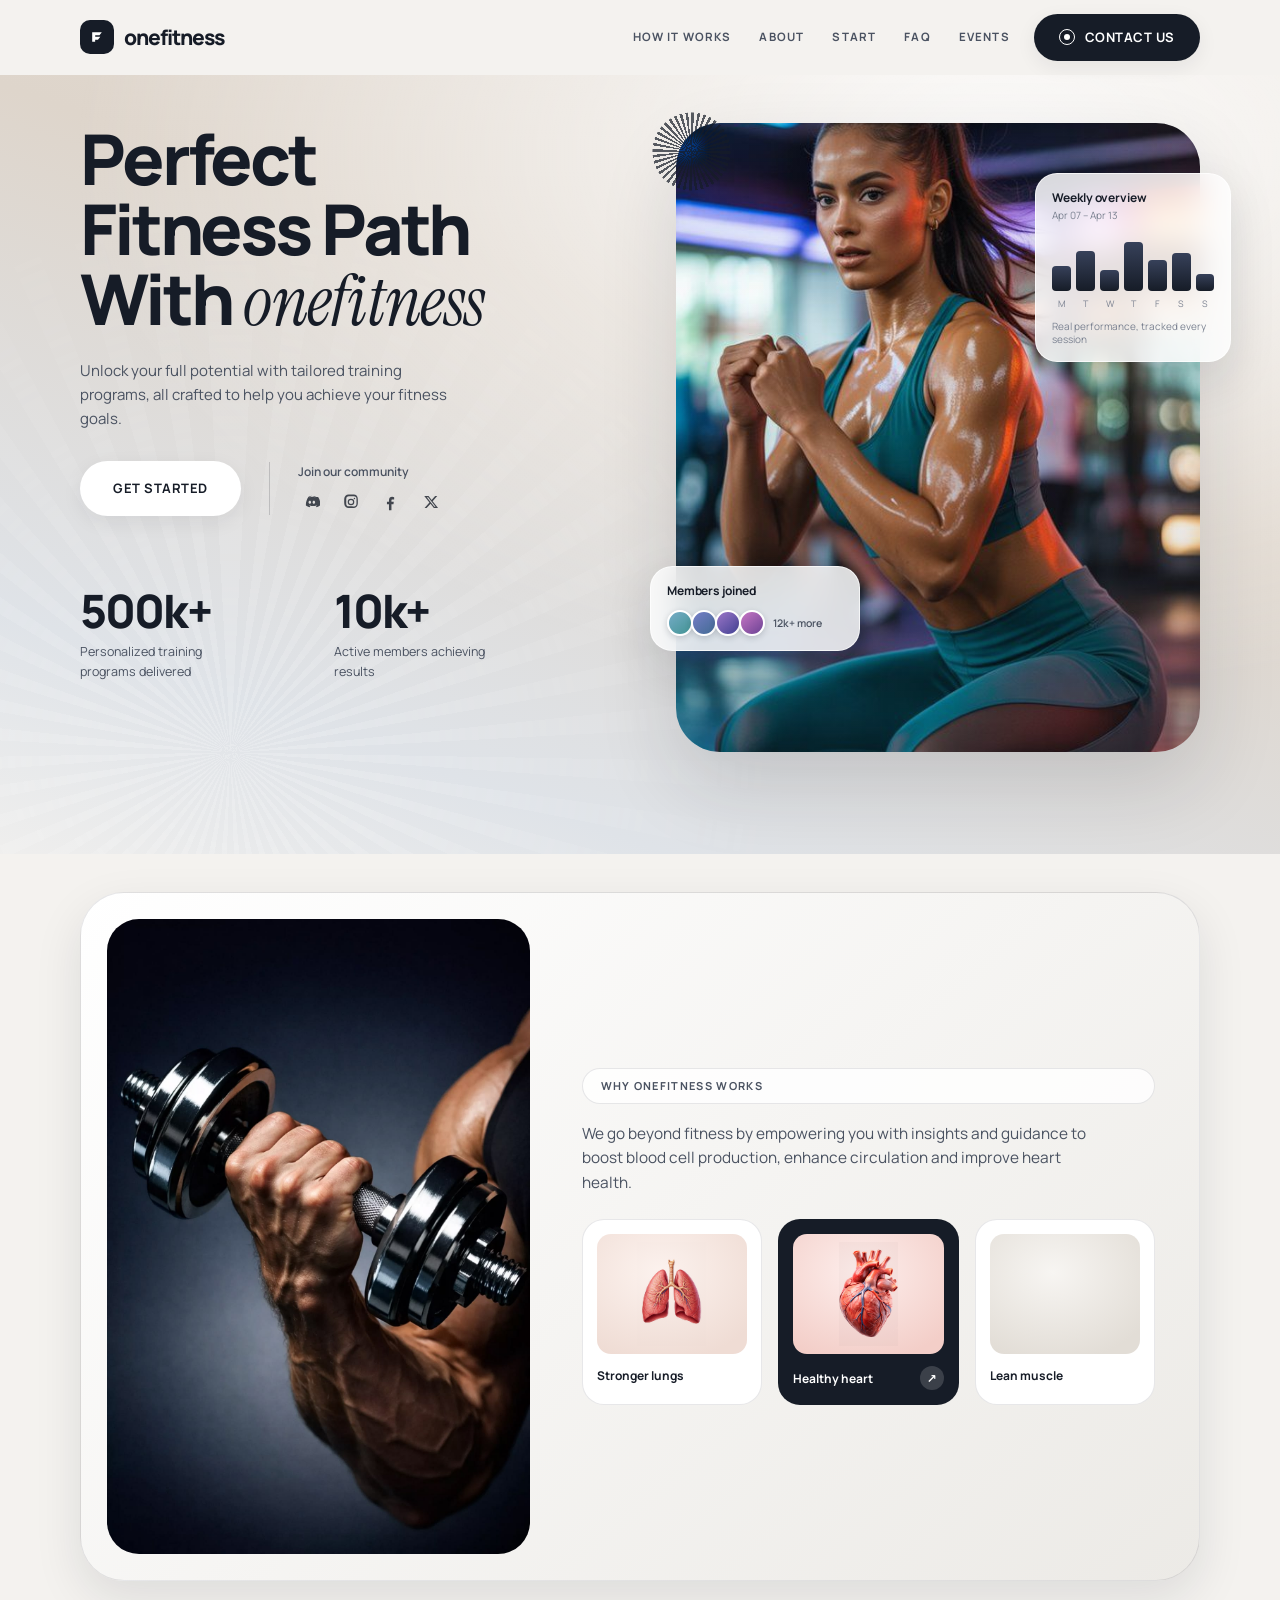
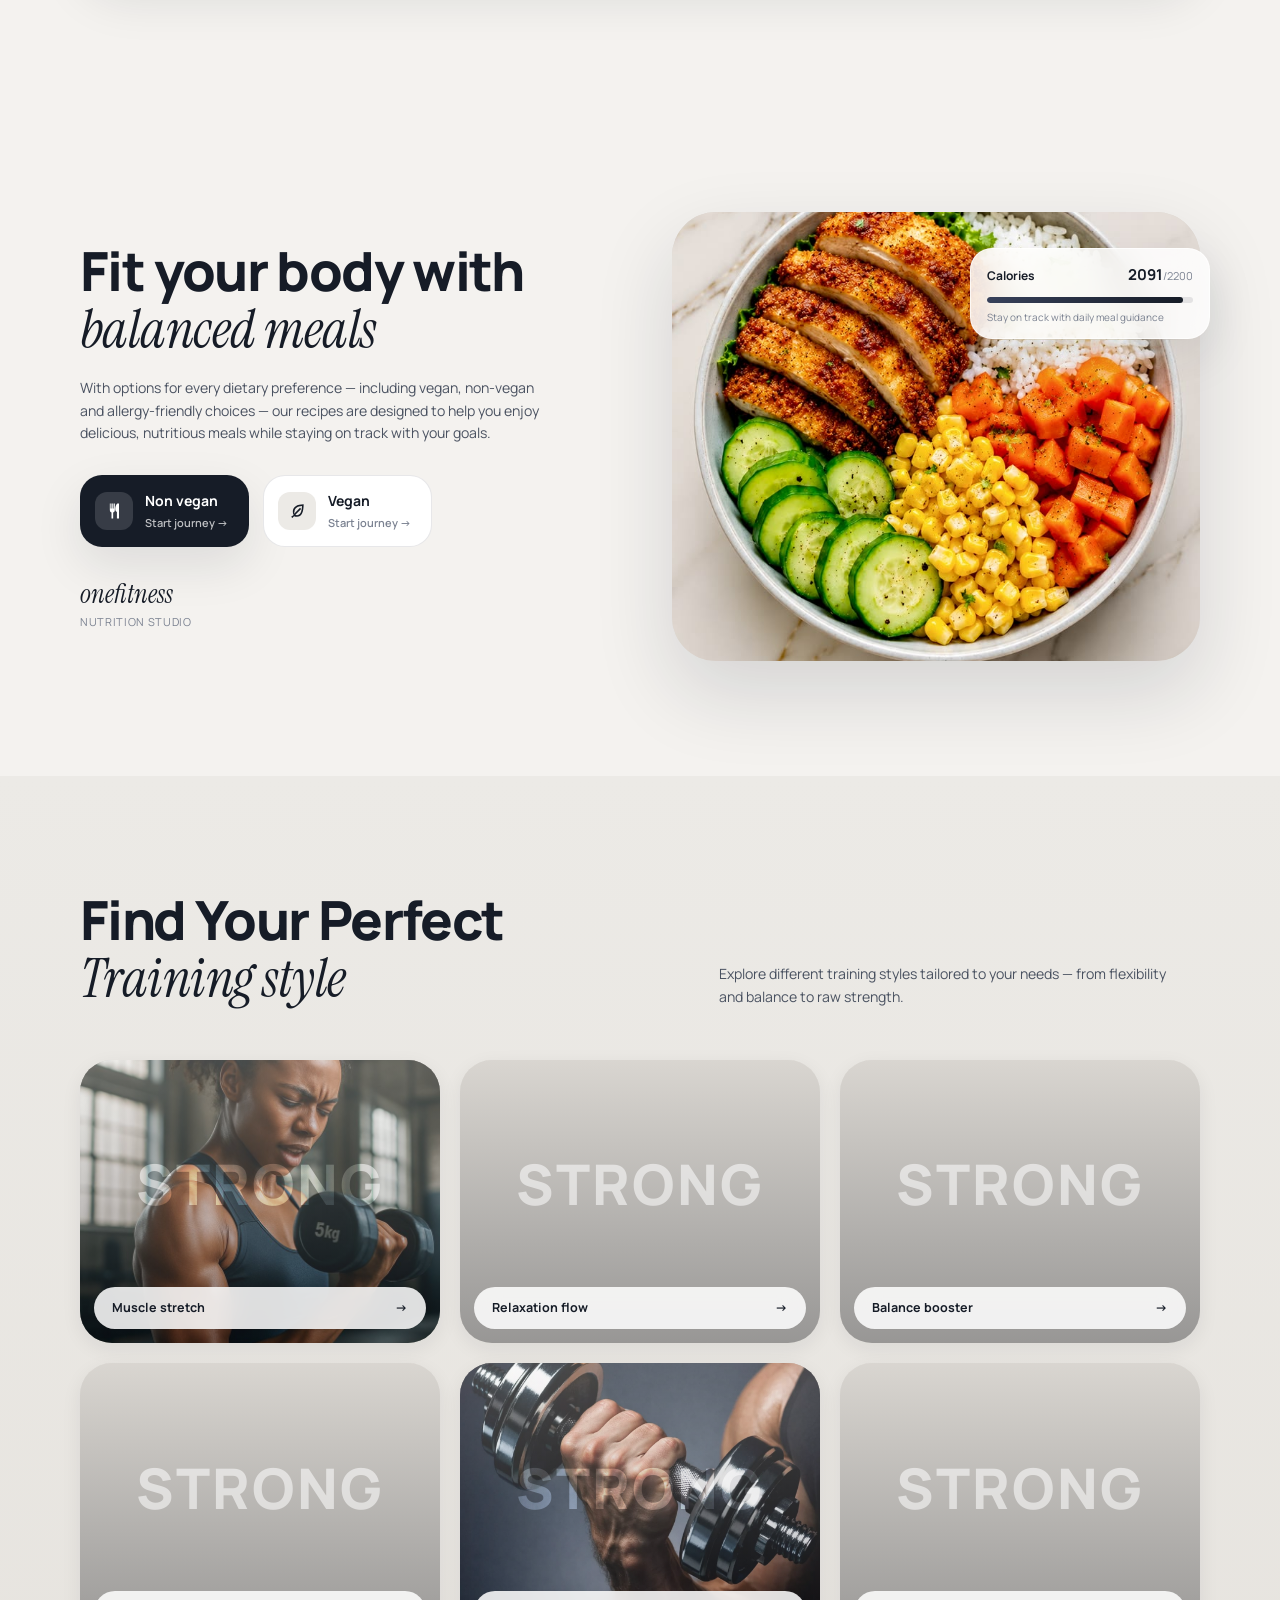
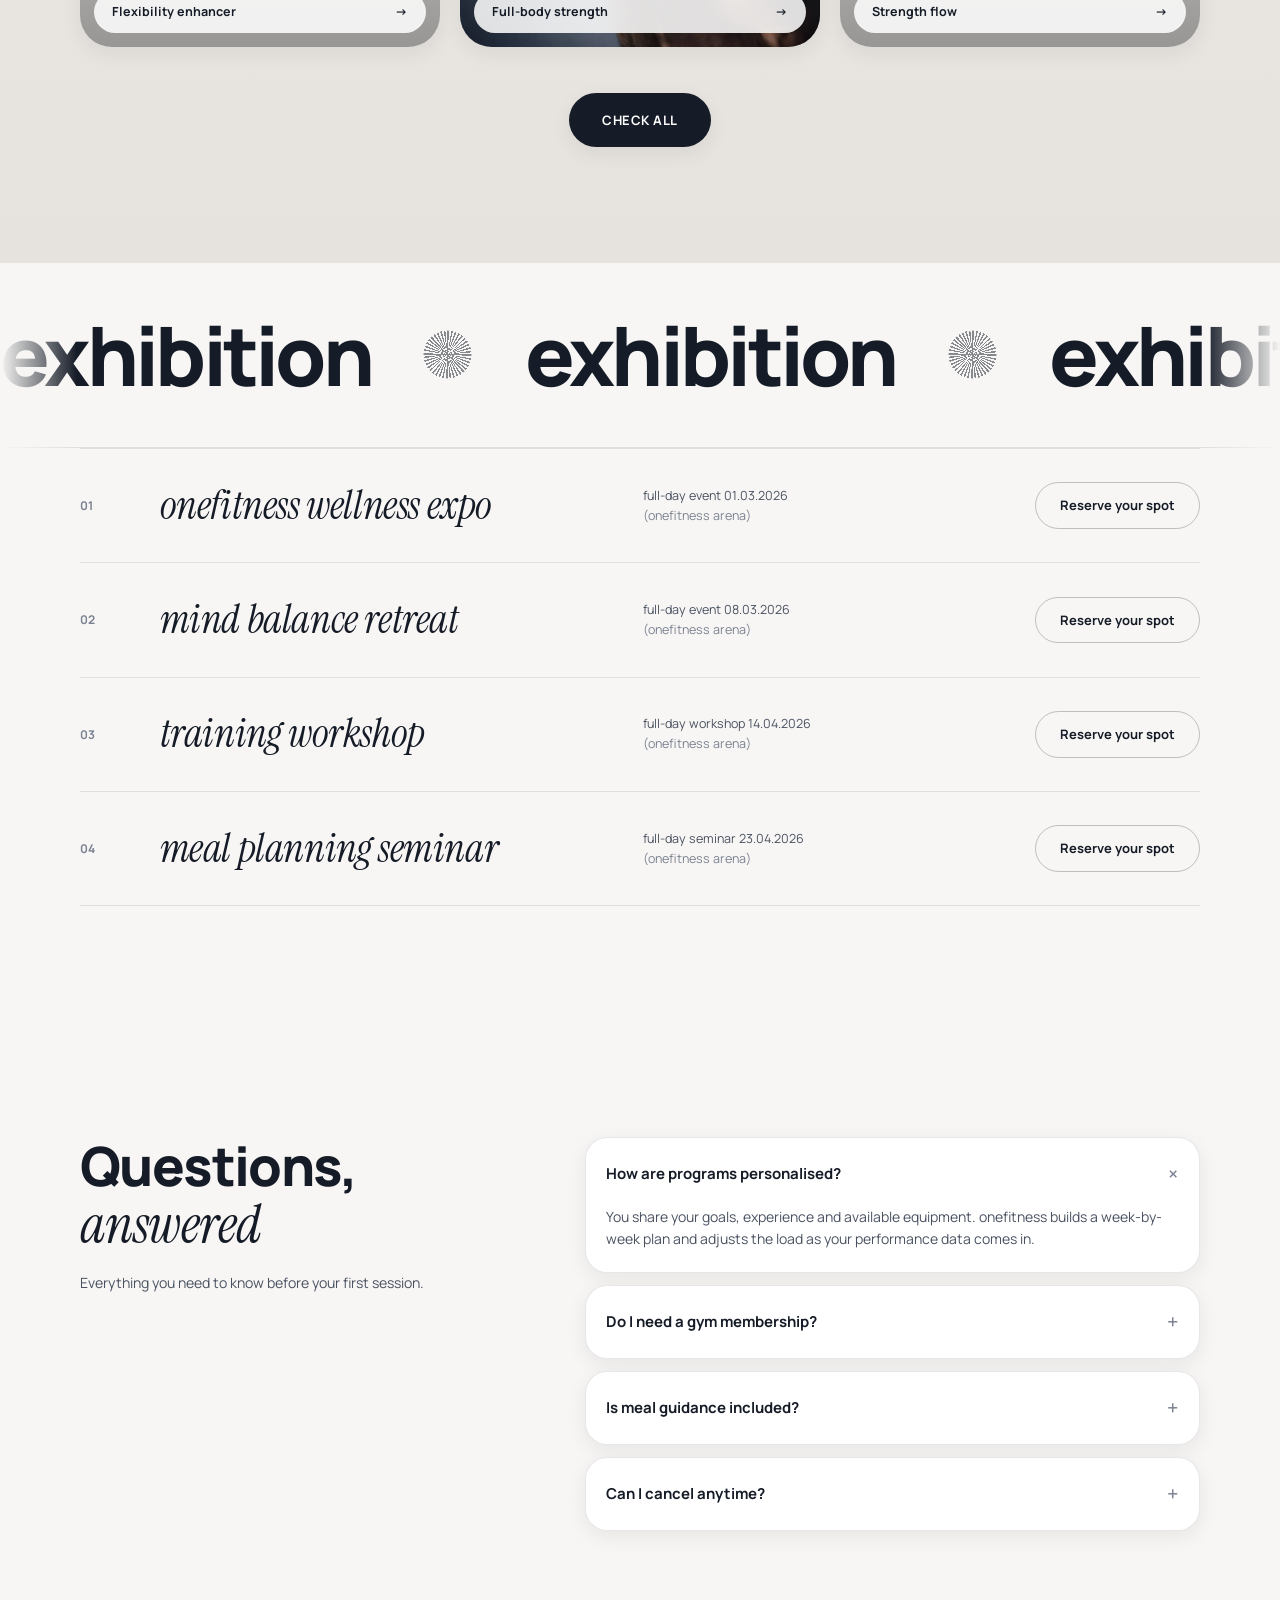
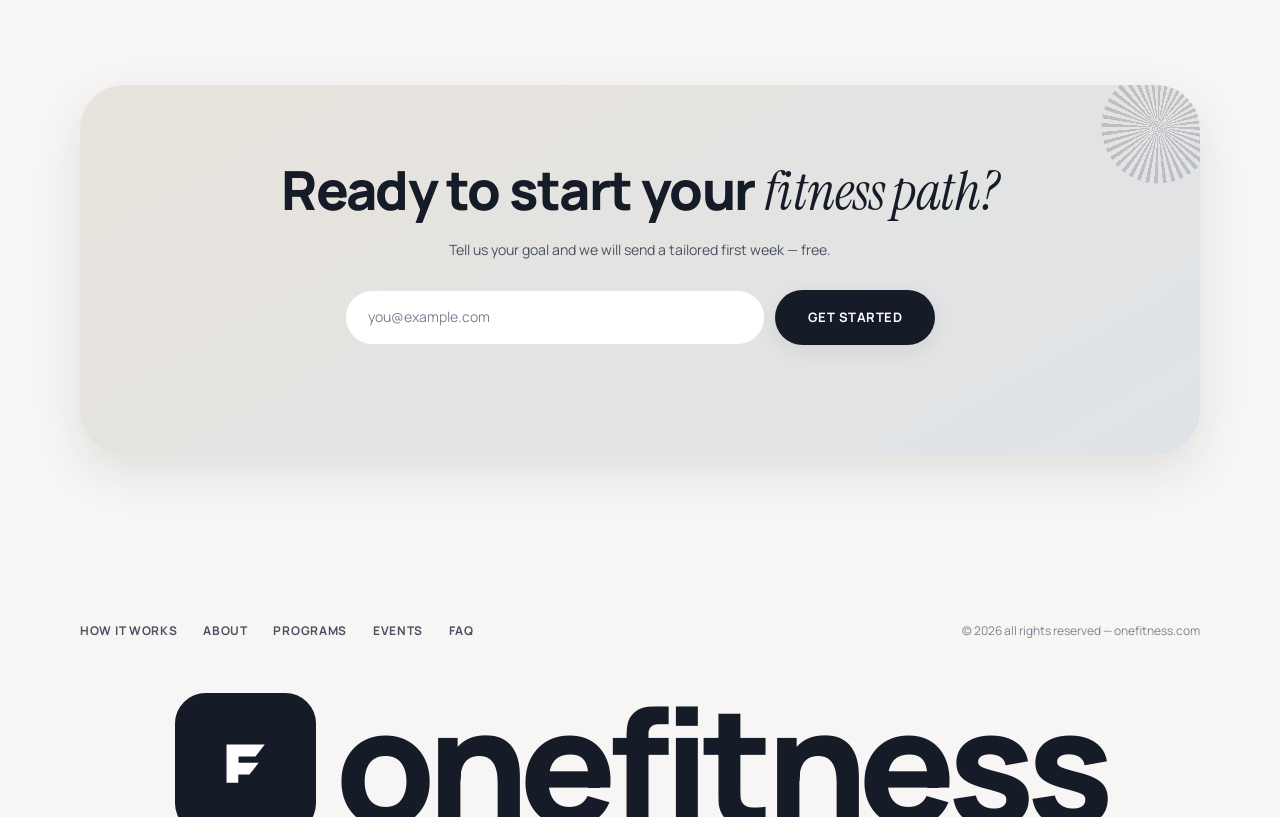
==== commit 3e3caf06: "Use supplied lung, heart and muscle images in benefit tiles Replace the gradient placeholders in the" ====
--- a/index.html
+++ b/index.html
@@ -139,15 +139,21 @@
 
           <ul class="why-tiles">
             <li class="tile">
-              <div class="tile-art tile-art-1" aria-hidden="true"></div>
+              <div class="tile-art tile-art-1">
+                <img src="assets/img/organ-lungs.jpg" alt="Illustration of a pair of human lungs" loading="lazy" decoding="async" />
+              </div>
               <span class="tile-label">Stronger lungs</span>
             </li>
             <li class="tile tile-featured">
-              <div class="tile-art tile-art-2" aria-hidden="true"></div>
+              <div class="tile-art tile-art-2">
+                <img src="assets/img/organ-heart.jpg" alt="Illustration of a human heart" loading="lazy" decoding="async" />
+              </div>
               <span class="tile-label">Healthy heart <span class="tile-arrow" aria-hidden="true">↗</span></span>
             </li>
             <li class="tile">
-              <div class="tile-art tile-art-3" aria-hidden="true"></div>
+              <div class="tile-art tile-art-3">
+                <img src="assets/img/organ-muscle.jpg" alt="Flexed bicep showing muscle definition" loading="lazy" decoding="async" />
+              </div>
               <span class="tile-label">Lean muscle</span>
             </li>
           </ul>
--- a/assets/css/styles.css
+++ b/assets/css/styles.css
@@ -523,12 +523,28 @@
 }
 .tile:hover { transform: translateY(-5px); box-shadow: var(--shadow-m); }
 .tile-art {
+  position: relative;
   height: clamp(86px, 10vw, 120px);
   border-radius: var(--r-sm);
-}
-.tile-art-1 { background: radial-gradient(70% 70% at 40% 35%, #f0d9cf, #d9b7a6); }
-.tile-art-2 { background: radial-gradient(70% 70% at 45% 35%, #f4a9a0, #c94a42); }
-.tile-art-3 { background: radial-gradient(70% 70% at 40% 35%, #f2f0ee, #cdcac6); }
+  overflow: hidden;
+}
+.tile-art img {
+  position: absolute;
+  inset: 0;
+  width: 100%;
+  height: 100%;
+  object-fit: contain;
+  padding: 8px;
+  /* the supplied cut-outs sit on white — multiply drops it into the tinted panel */
+  mix-blend-mode: multiply;
+  transition: transform .45s var(--ease);
+}
+.tile:hover .tile-art img { transform: scale(1.06); }
+/* the heart cut-out ships on light grey — lift it to white so multiply blends cleanly */
+.tile-art-2 img { filter: brightness(1.09) saturate(1.04); }
+.tile-art-1 { background: radial-gradient(75% 75% at 42% 32%, #fdf3ef, #efdcd4); }
+.tile-art-2 { background: radial-gradient(75% 75% at 45% 32%, #fdeeec, #f3cec8); }
+.tile-art-3 { background: radial-gradient(75% 75% at 42% 32%, #f7f5f2, #e2ddd6); }
 .tile-label {
   display: flex;
   align-items: center;
@@ -1005,7 +1021,7 @@
   .footer-top { justify-content: flex-start; }
   .why-tiles { grid-template-columns: 1fr; }
   .tile { flex-direction: row; align-items: center; }
-  .tile-art { flex: none; width: 80px; height: 66px; }
+  .tile-art { flex: none; width: 92px; height: 78px; }
   .tile-label { flex: 1; font-size: 12px; }
 }
 
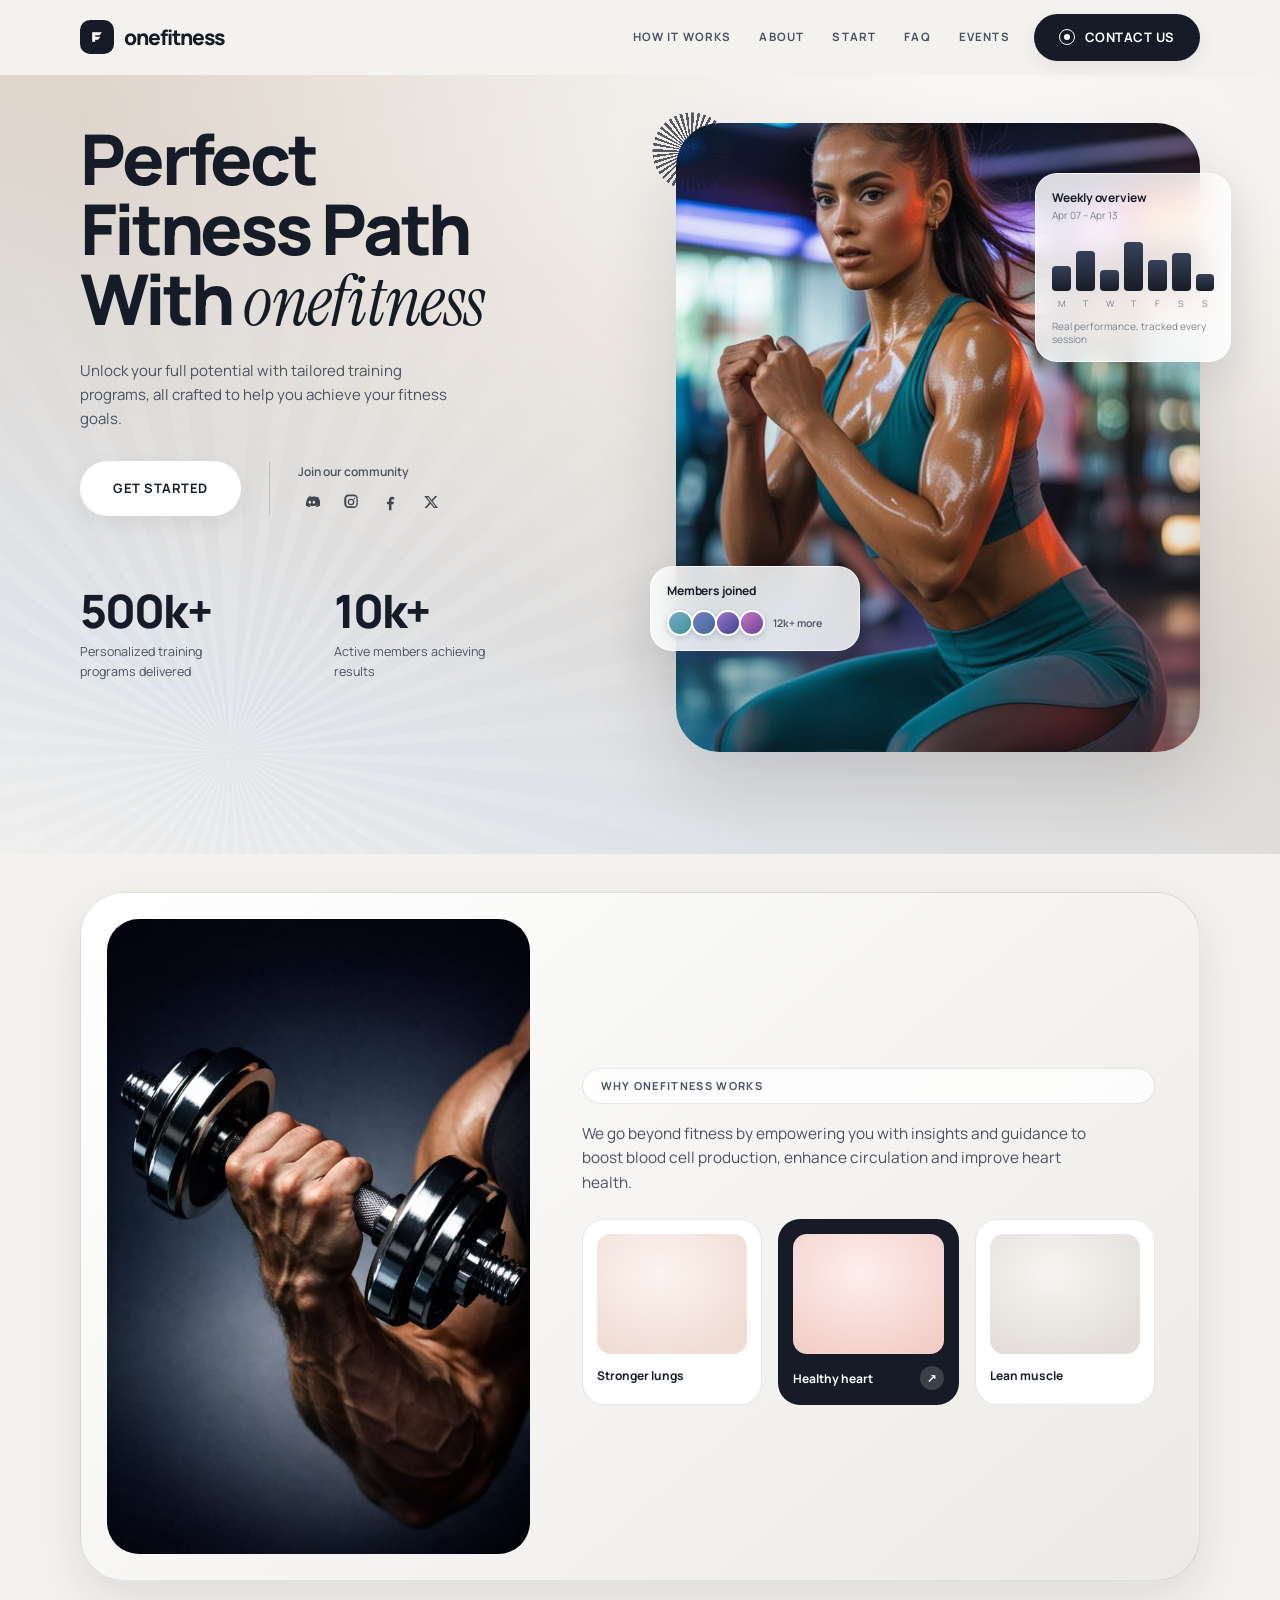
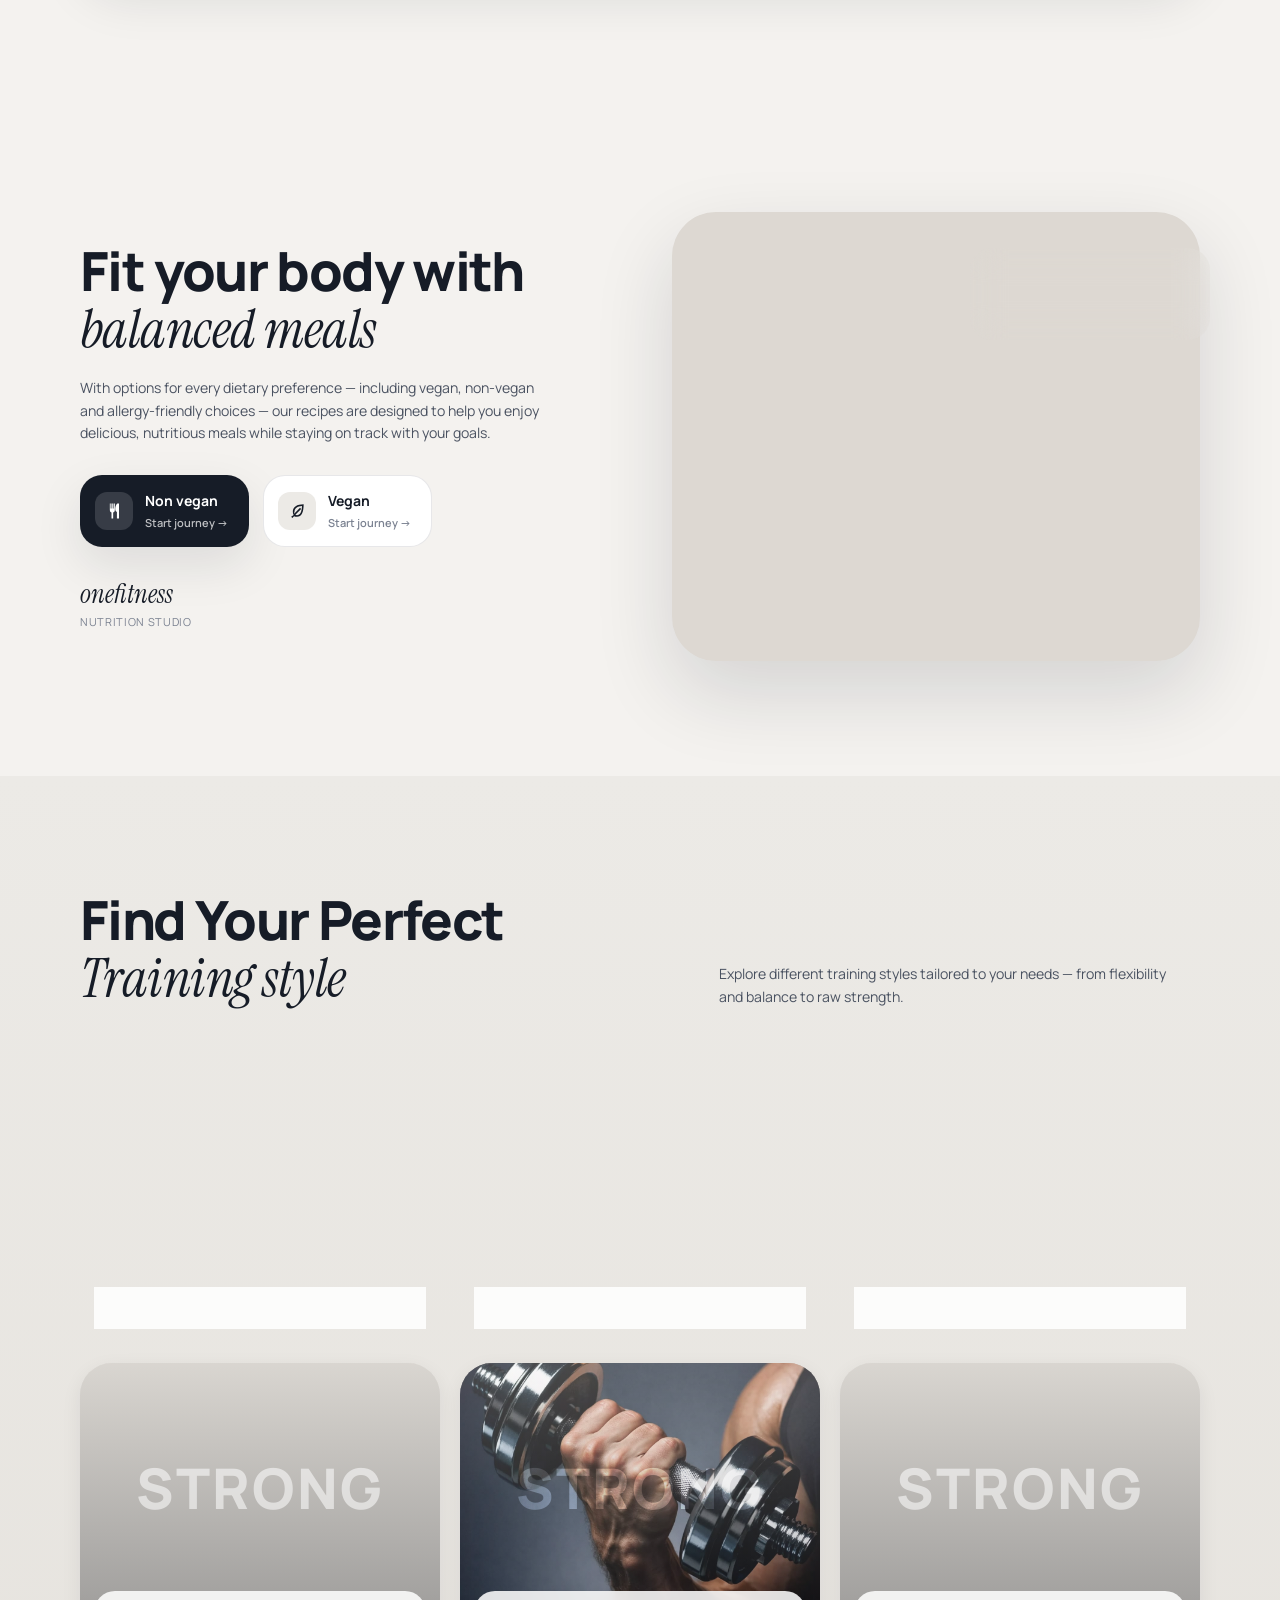
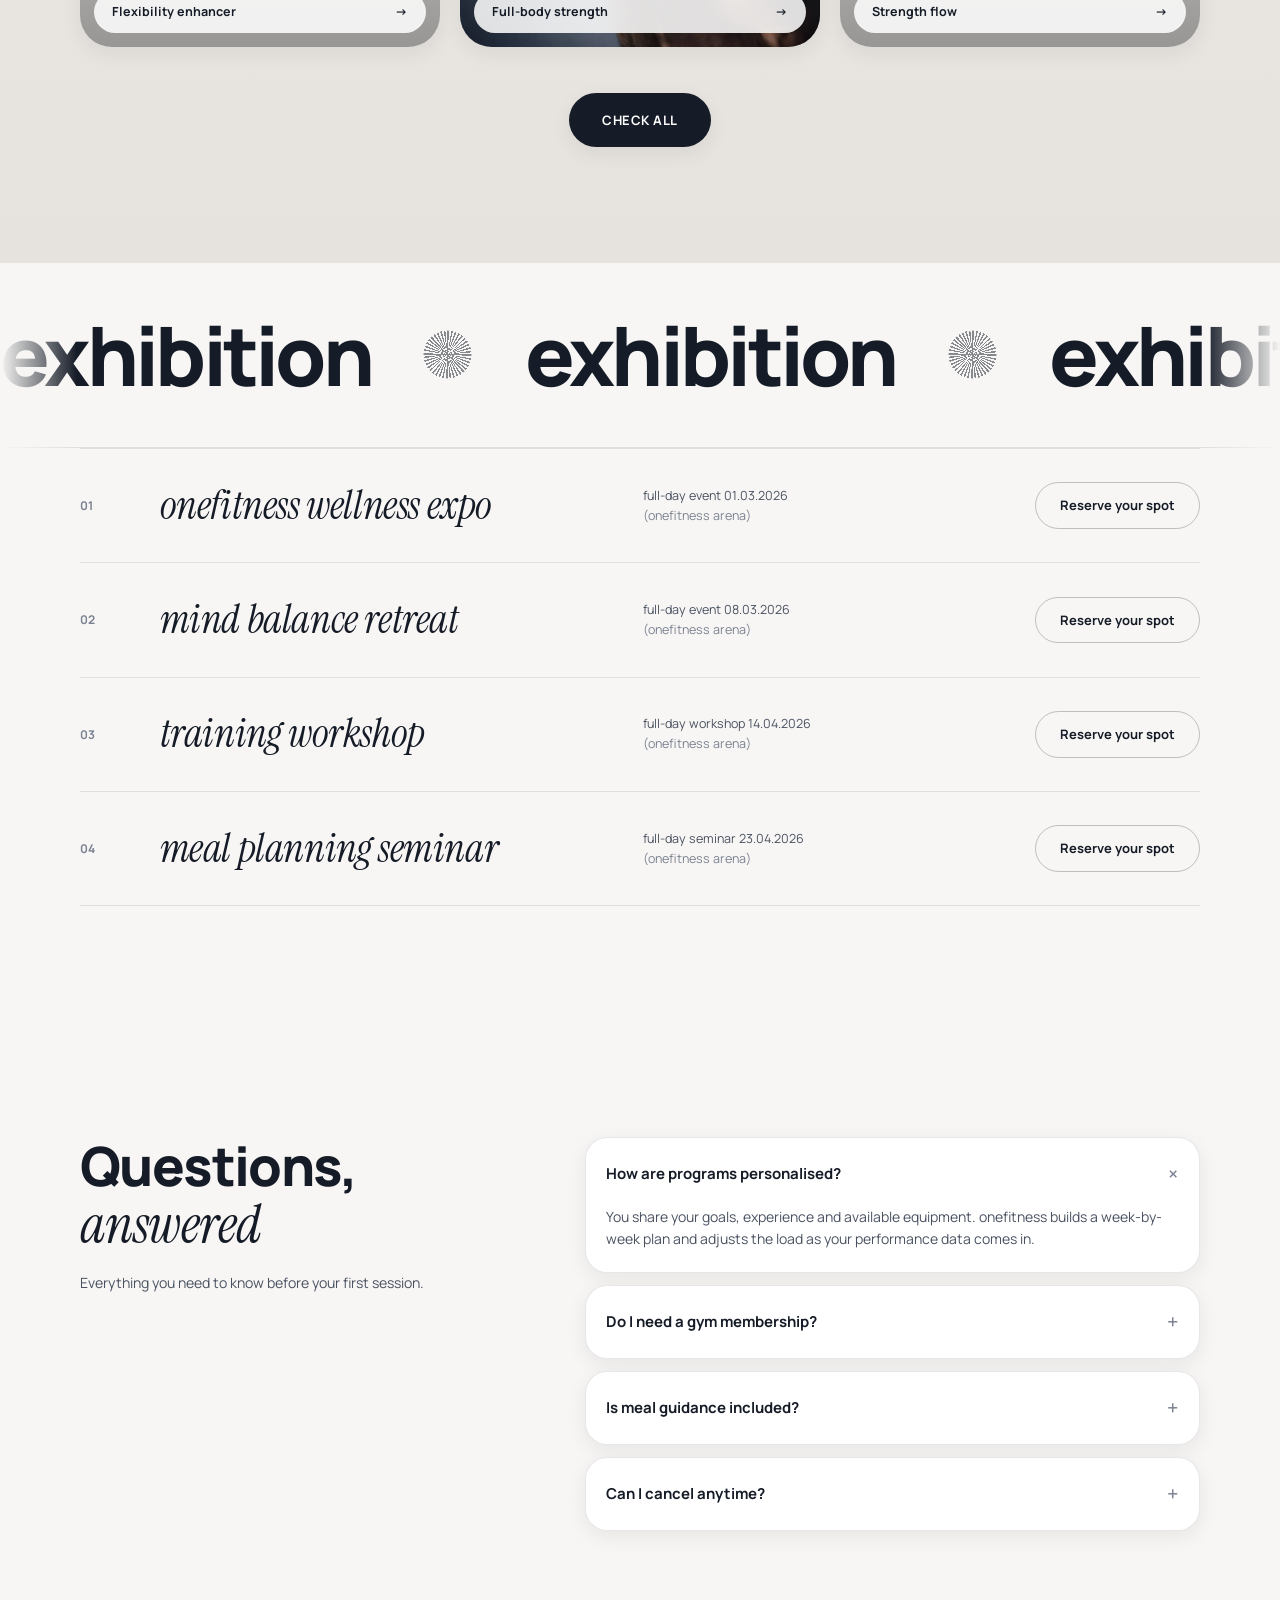
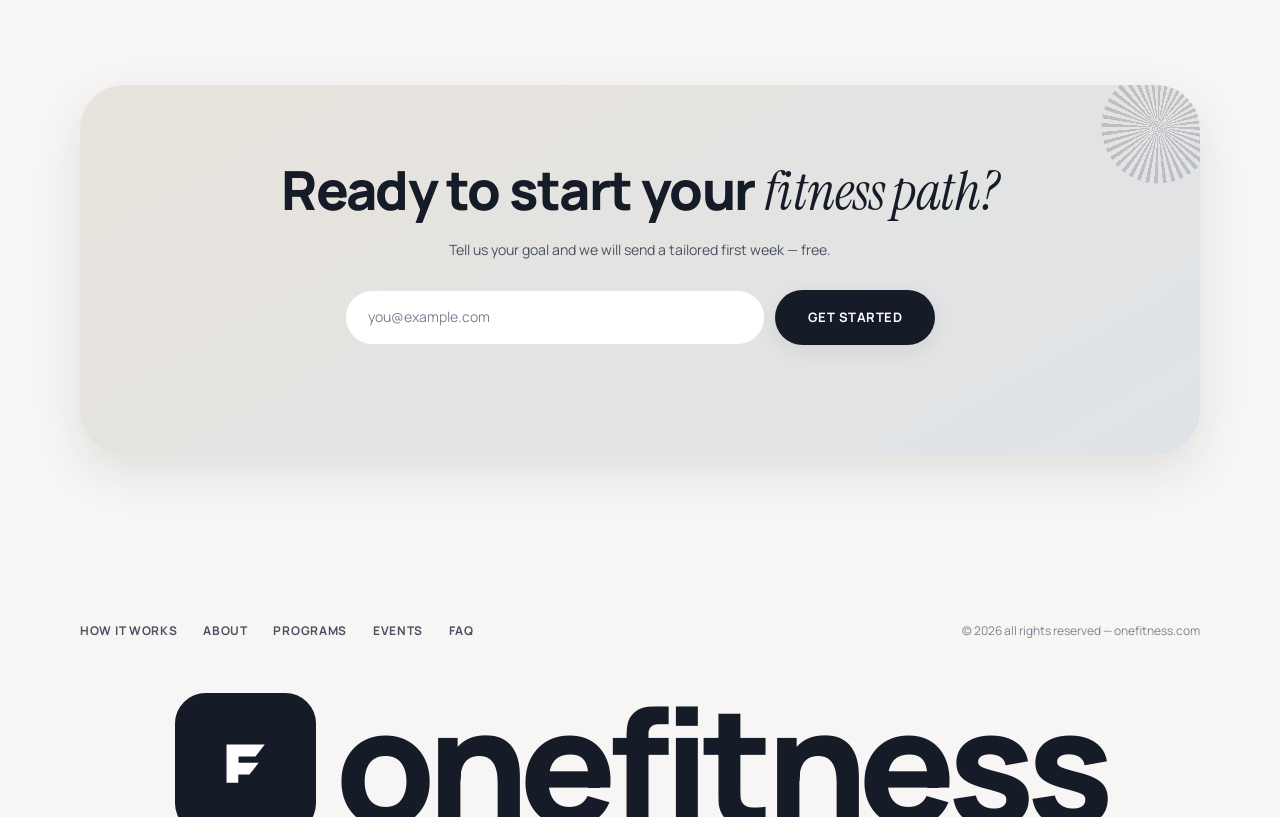
==== commit 85fcae00: "Stop caching CSS and JS as immutable The blanket immutable rule on /assets meant browsers held the f" ====
--- a/index.html
+++ b/index.html
@@ -13,7 +13,7 @@
 <link rel="preconnect" href="https://fonts.googleapis.com" />
 <link rel="preconnect" href="https://fonts.gstatic.com" crossorigin />
 <link href="https://fonts.googleapis.com/css2?family=Manrope:wght@400;500;600;700;800&family=Instrument+Serif:ital@0;1&display=swap" rel="stylesheet" />
-<link rel="stylesheet" href="assets/css/styles.css" />
+<link rel="stylesheet" href="assets/css/styles.css?v=2" />
 </head>
 <body>
 <a class="skip-link" href="#main">Skip to content</a>
@@ -370,6 +370,6 @@
   </div>
 </footer>
 
-<script src="assets/js/main.js" defer></script>
+<script src="assets/js/main.js?v=2" defer></script>
 </body>
 </html>
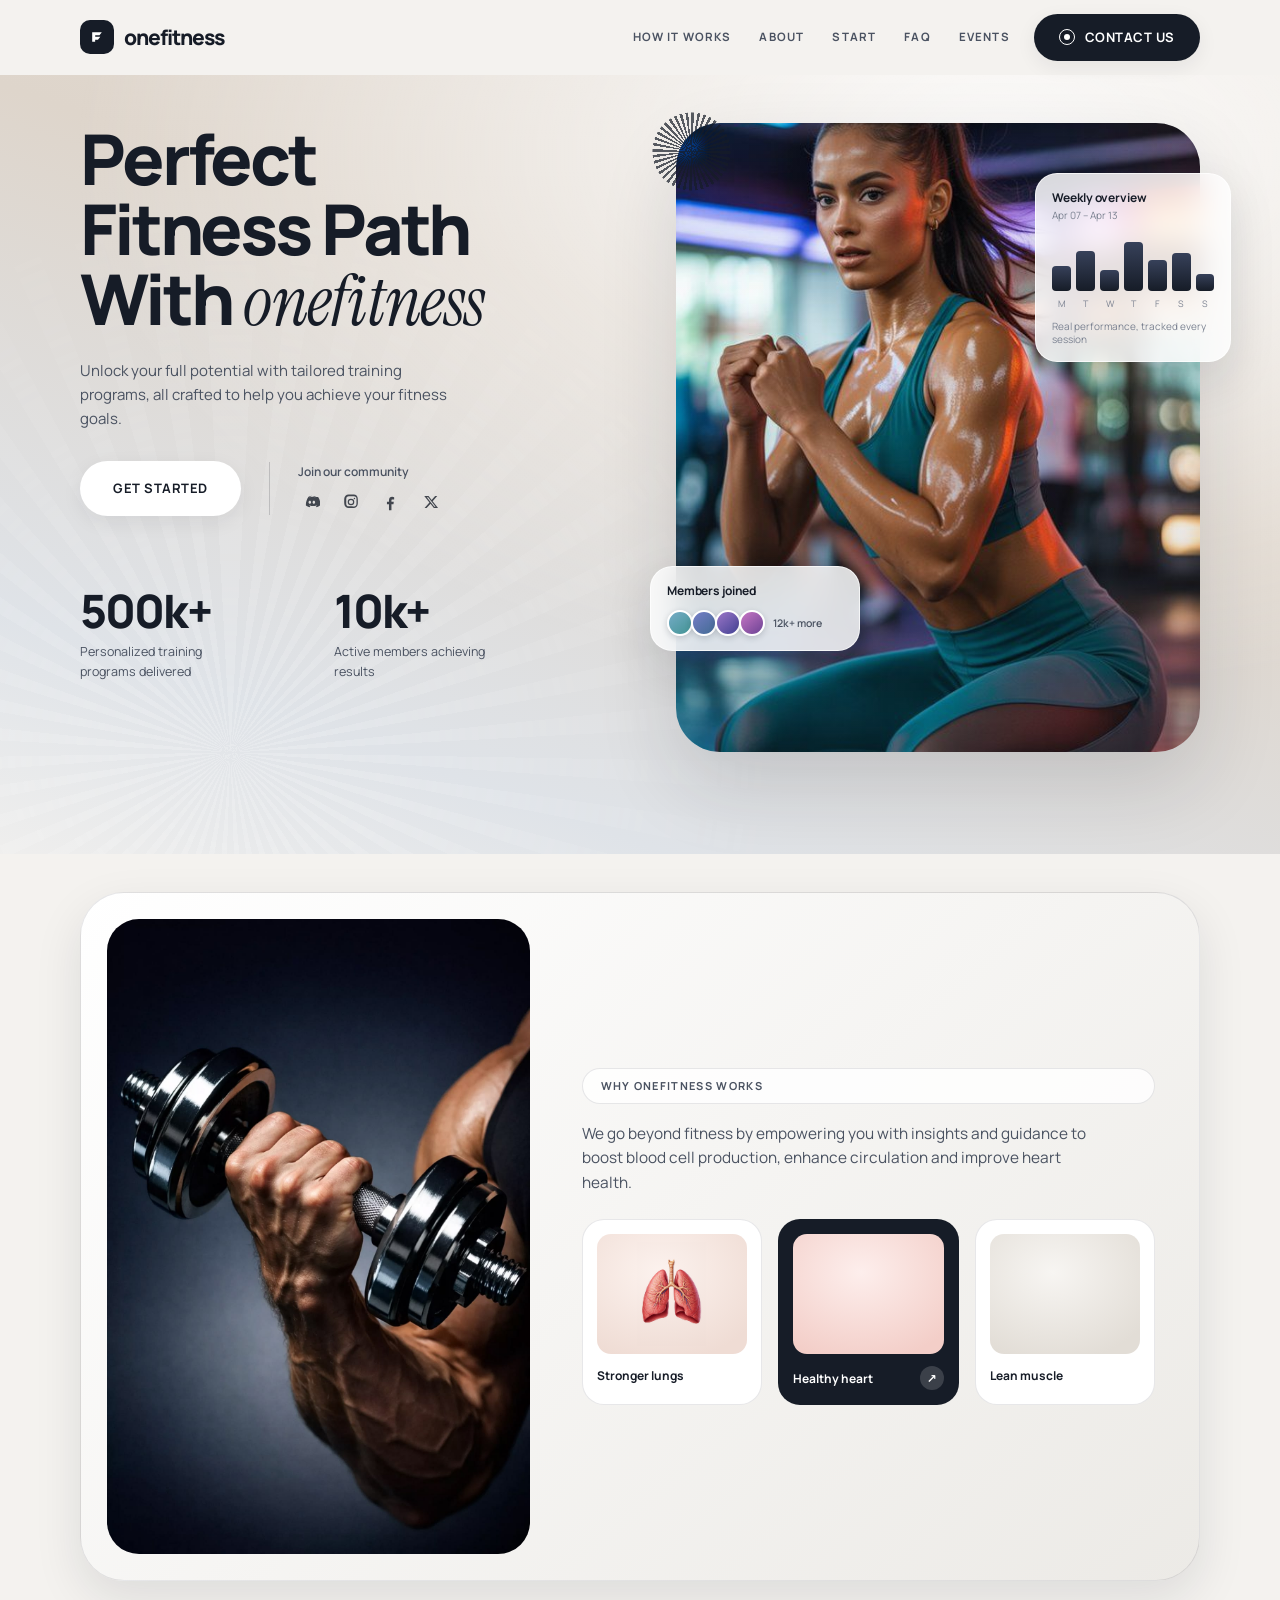
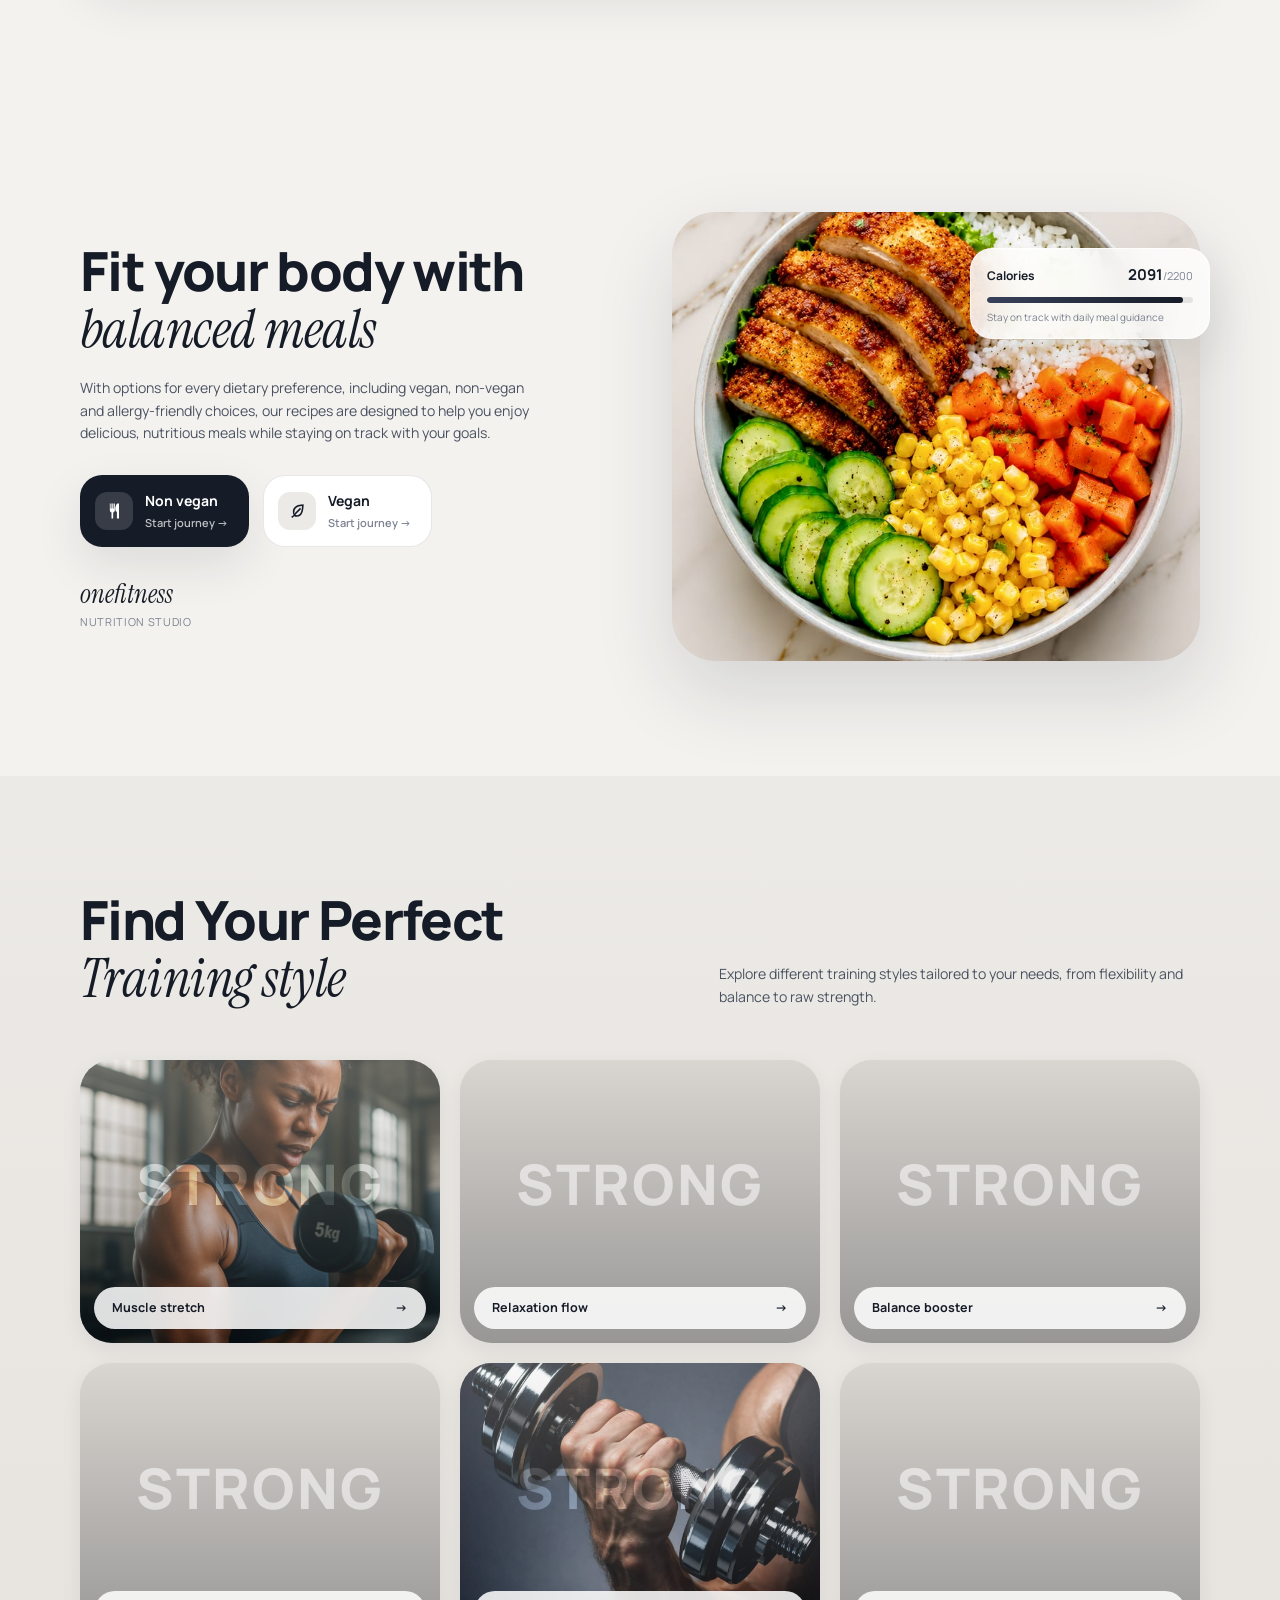
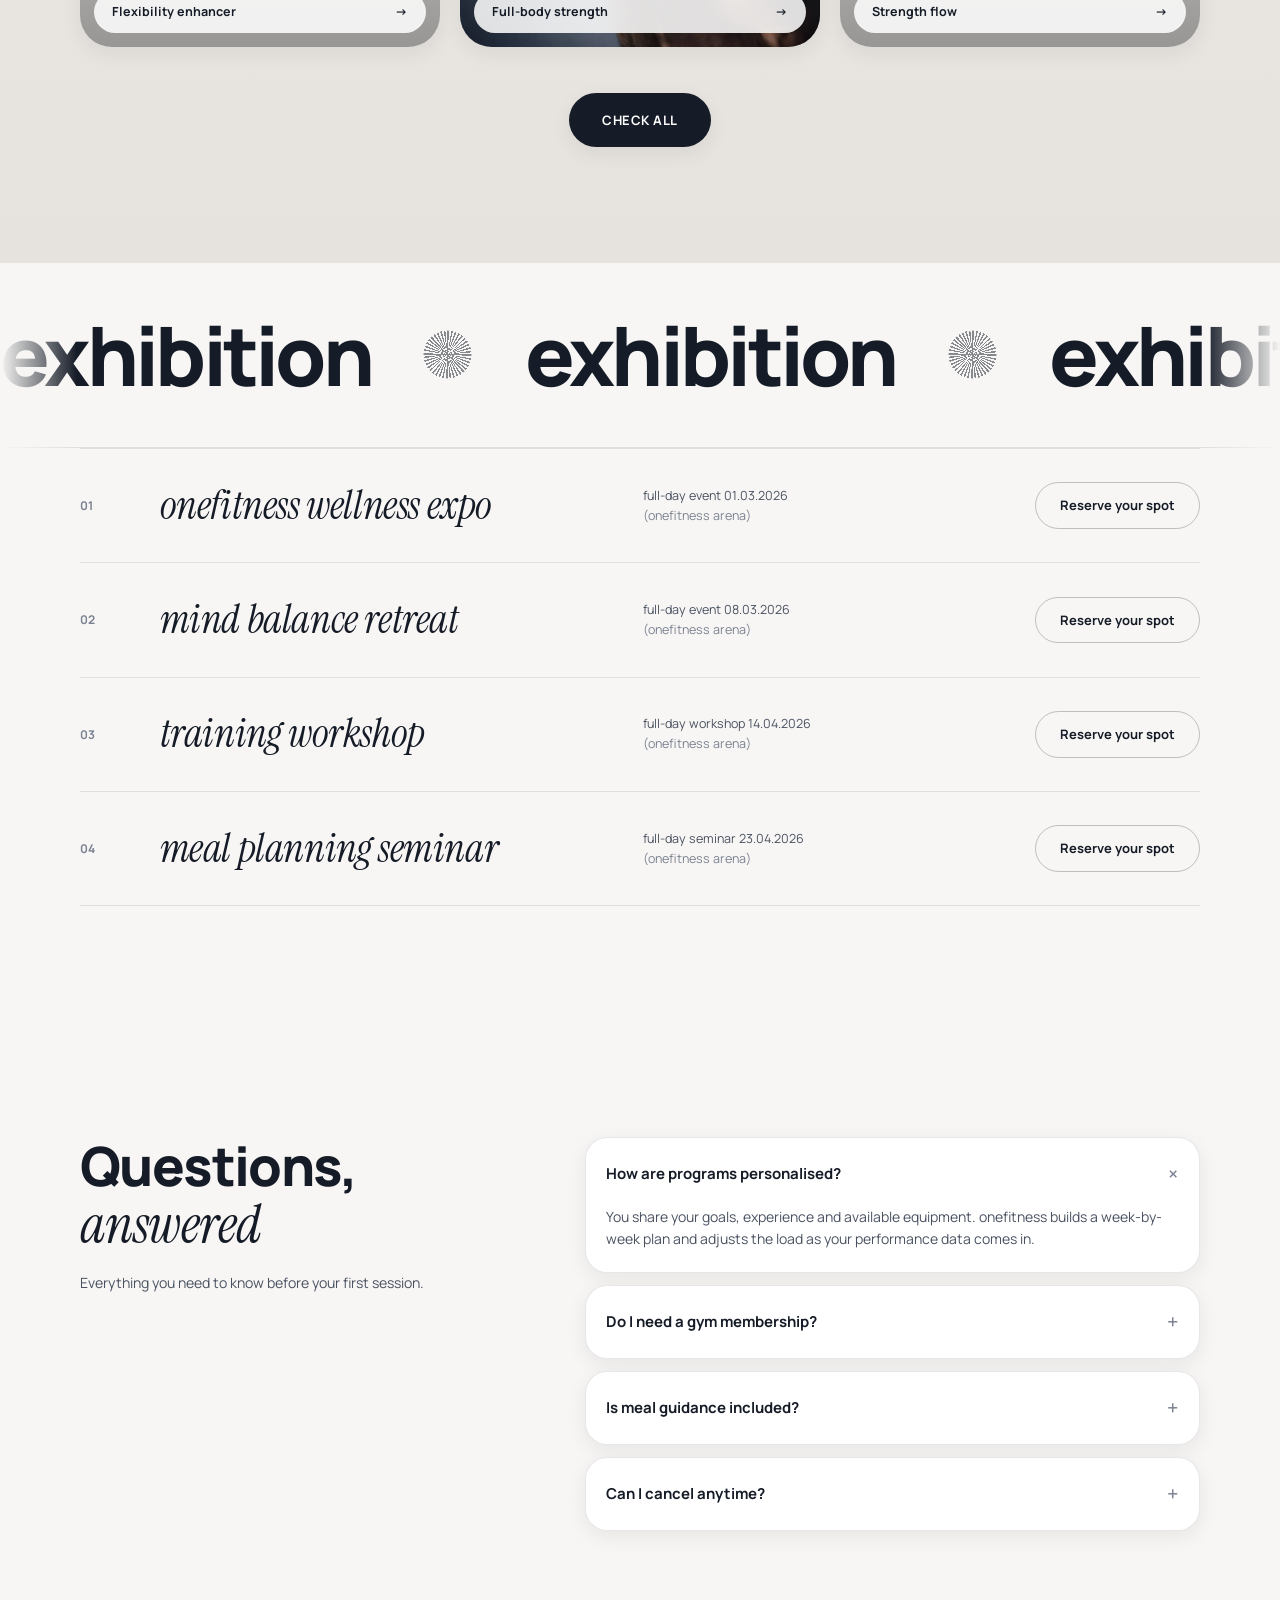
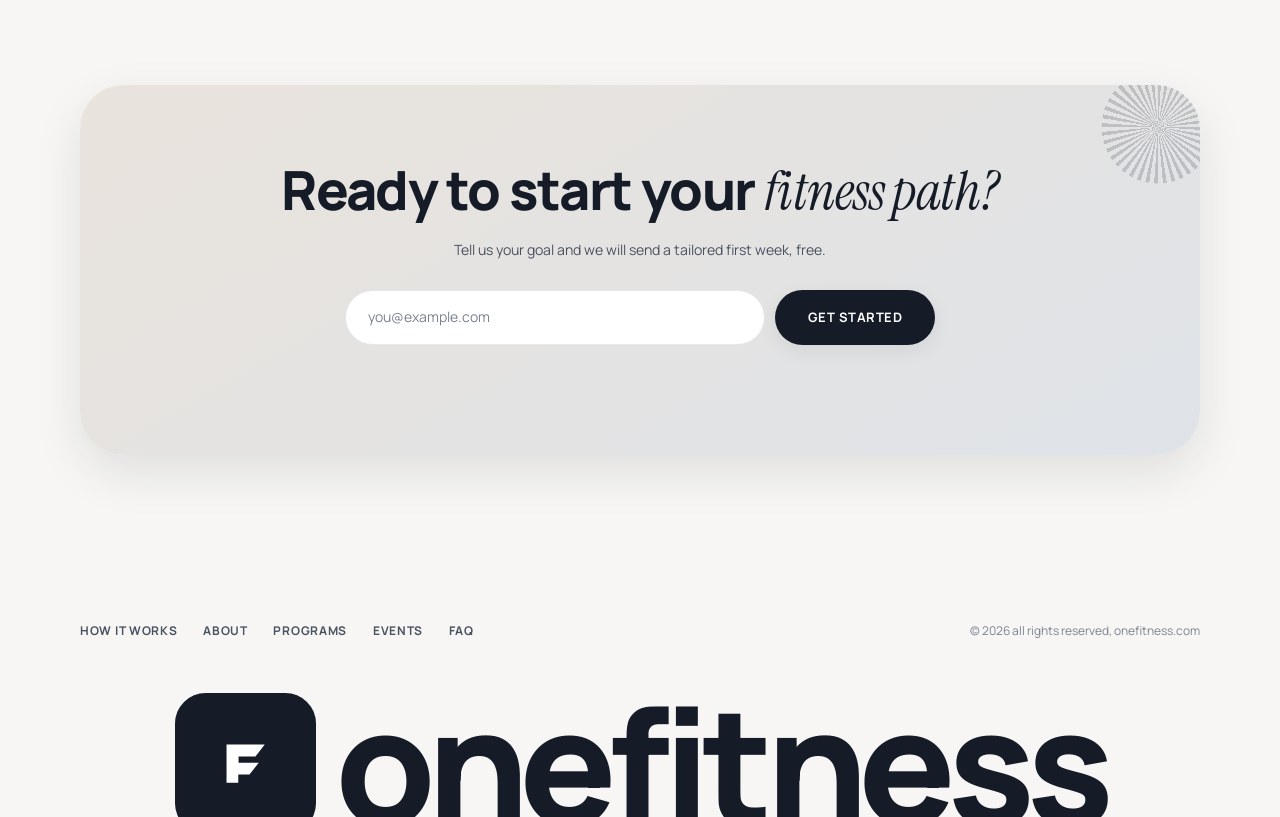
==== commit 1de65957: "Add About and Contact pages /about: story with mini stats, four values, three coach cards, a four-st" ====
--- a/index.html
+++ b/index.html
@@ -3,17 +3,17 @@
 <head>
 <meta charset="utf-8" />
 <meta name="viewport" content="width=device-width, initial-scale=1, viewport-fit=cover" />
-<title>onefitness — Perfect Fitness Path</title>
+<title>onefitness | Perfect Fitness Path</title>
 <meta name="description" content="onefitness builds tailored training programs, balanced meal guidance and live events that help you unlock your full potential." />
 <meta name="theme-color" content="#f3f1ee" />
-<meta property="og:title" content="onefitness — Perfect Fitness Path" />
+<meta property="og:title" content="onefitness | Perfect Fitness Path" />
 <meta property="og:description" content="Tailored training programs, balanced meal guidance and live events." />
 <meta property="og:type" content="website" />
 <link rel="icon" href="data:image/svg+xml,%3Csvg xmlns='http://www.w3.org/2000/svg' viewBox='0 0 32 32'%3E%3Crect width='32' height='32' rx='8' fill='%231b2333'/%3E%3Cpath d='M9 22V10h13l-3 4h-6v2h7l-3 4h-4v2z' fill='%23fff'/%3E%3C/svg%3E" />
 <link rel="preconnect" href="https://fonts.googleapis.com" />
 <link rel="preconnect" href="https://fonts.gstatic.com" crossorigin />
 <link href="https://fonts.googleapis.com/css2?family=Manrope:wght@400;500;600;700;800&family=Instrument+Serif:ital@0;1&display=swap" rel="stylesheet" />
-<link rel="stylesheet" href="assets/css/styles.css?v=2" />
+<link rel="stylesheet" href="/assets/css/styles.css?v=2" />
 </head>
 <body>
 <a class="skip-link" href="#main">Skip to content</a>
@@ -30,14 +30,14 @@
 
     <nav class="nav" id="primary-nav" aria-label="Primary">
       <a href="#how">How it works</a>
-      <a href="#about">About</a>
+      <a href="/about">About</a>
       <a href="#start">Start</a>
       <a href="#faq">FAQ</a>
       <a href="#events">Events</a>
-      <a class="nav-cta" href="#contact">Contact us</a>
+      <a class="nav-cta" href="/contact">Contact us</a>
     </nav>
 
-    <a class="btn btn-dark header-btn" href="#contact">
+    <a class="btn btn-dark header-btn" href="/contact">
       <span class="dot" aria-hidden="true"></span> Contact us
     </a>
 
@@ -68,10 +68,10 @@
           <div class="community">
             <span class="community-label">Join our community</span>
             <ul class="socials">
-              <li><a href="#contact" aria-label="Discord"><svg viewBox="0 0 24 24" aria-hidden="true"><path d="M19.3 5.4A16 16 0 0 0 15.4 4l-.3.5a12 12 0 0 1 3.4 1.7 11 11 0 0 0-9-.1A12 12 0 0 1 12.9 4l-.3-.5a16 16 0 0 0-3.9 1.4C5.8 9.2 5 12.9 5.2 16.5a16 16 0 0 0 4.9 2.5l1-1.6c-.6-.2-1.1-.5-1.6-.8l.4-.3a11.5 11.5 0 0 0 9.8 0l.4.3c-.5.3-1 .6-1.6.8l1 1.6a16 16 0 0 0 4.9-2.5c.3-4.2-.7-7.9-2.9-11.1ZM10.4 14.4c-.9 0-1.7-.9-1.7-2s.7-2 1.7-2 1.7.9 1.7 2-.8 2-1.7 2Zm5.4 0c-.9 0-1.7-.9-1.7-2s.7-2 1.7-2 1.7.9 1.7 2-.8 2-1.7 2Z"/></svg></a></li>
-              <li><a href="#contact" aria-label="Instagram"><svg viewBox="0 0 24 24" aria-hidden="true"><path d="M12 7.6A4.4 4.4 0 1 0 16.4 12 4.4 4.4 0 0 0 12 7.6Zm0 7.2A2.8 2.8 0 1 1 14.8 12 2.8 2.8 0 0 1 12 14.8Zm5.6-7.4a1 1 0 1 1-1-1 1 1 0 0 1 1 1ZM21 7.4a6 6 0 0 0-1.6-4.2A6 6 0 0 0 15.1 2C13.4 1.9 10.6 1.9 9 2a6 6 0 0 0-4.3 1.6A6 6 0 0 0 3 7.8C2.9 9.5 2.9 12.3 3 14a6 6 0 0 0 1.7 4.3A6 6 0 0 0 9 20c1.7.1 4.5.1 6.2 0a6 6 0 0 0 4.2-1.7 6 6 0 0 0 1.7-4.2c.1-1.7.1-4.5-.1-6.7Zm-2 8.5a2.8 2.8 0 0 1-1.6 1.6c-1.1.5-3.7.3-4.9.3s-3.8.1-4.9-.3a2.8 2.8 0 0 1-1.6-1.6c-.5-1.1-.3-3.7-.3-4.9s-.1-3.8.3-4.9a2.8 2.8 0 0 1 1.6-1.6C8.7 4.1 11.3 4.2 12.5 4.2s3.8-.1 4.9.3a2.8 2.8 0 0 1 1.6 1.6c.5 1.1.3 3.7.3 4.9s.2 3.8-.3 4.9Z"/></svg></a></li>
-              <li><a href="#contact" aria-label="Facebook"><svg viewBox="0 0 24 24" aria-hidden="true"><path d="M14 8.5h2.2V5.6A29 29 0 0 0 13.6 5C11 5 9.3 6.6 9.3 9.5v2.3H6.6v3.3h2.7V23h3.3v-7.9h2.7l.4-3.3h-3.1V9.8c0-1 .3-1.3 1.4-1.3Z"/></svg></a></li>
-              <li><a href="#contact" aria-label="X"><svg viewBox="0 0 24 24" aria-hidden="true"><path d="M17.5 4h2.8l-6.1 7 7.2 9h-5.6l-4.4-5.6L6.2 20H3.4l6.5-7.5L3 4h5.8l4 5.2Zm-1 14.2h1.6L8.1 5.7H6.4Z"/></svg></a></li>
+              <li><a href="/contact" aria-label="Discord"><svg viewBox="0 0 24 24" aria-hidden="true"><path d="M19.3 5.4A16 16 0 0 0 15.4 4l-.3.5a12 12 0 0 1 3.4 1.7 11 11 0 0 0-9-.1A12 12 0 0 1 12.9 4l-.3-.5a16 16 0 0 0-3.9 1.4C5.8 9.2 5 12.9 5.2 16.5a16 16 0 0 0 4.9 2.5l1-1.6c-.6-.2-1.1-.5-1.6-.8l.4-.3a11.5 11.5 0 0 0 9.8 0l.4.3c-.5.3-1 .6-1.6.8l1 1.6a16 16 0 0 0 4.9-2.5c.3-4.2-.7-7.9-2.9-11.1ZM10.4 14.4c-.9 0-1.7-.9-1.7-2s.7-2 1.7-2 1.7.9 1.7 2-.8 2-1.7 2Zm5.4 0c-.9 0-1.7-.9-1.7-2s.7-2 1.7-2 1.7.9 1.7 2-.8 2-1.7 2Z"/></svg></a></li>
+              <li><a href="/contact" aria-label="Instagram"><svg viewBox="0 0 24 24" aria-hidden="true"><path d="M12 7.6A4.4 4.4 0 1 0 16.4 12 4.4 4.4 0 0 0 12 7.6Zm0 7.2A2.8 2.8 0 1 1 14.8 12 2.8 2.8 0 0 1 12 14.8Zm5.6-7.4a1 1 0 1 1-1-1 1 1 0 0 1 1 1ZM21 7.4a6 6 0 0 0-1.6-4.2A6 6 0 0 0 15.1 2C13.4 1.9 10.6 1.9 9 2a6 6 0 0 0-4.3 1.6A6 6 0 0 0 3 7.8C2.9 9.5 2.9 12.3 3 14a6 6 0 0 0 1.7 4.3A6 6 0 0 0 9 20c1.7.1 4.5.1 6.2 0a6 6 0 0 0 4.2-1.7 6 6 0 0 0 1.7-4.2c.1-1.7.1-4.5-.1-6.7Zm-2 8.5a2.8 2.8 0 0 1-1.6 1.6c-1.1.5-3.7.3-4.9.3s-3.8.1-4.9-.3a2.8 2.8 0 0 1-1.6-1.6c-.5-1.1-.3-3.7-.3-4.9s-.1-3.8.3-4.9a2.8 2.8 0 0 1 1.6-1.6C8.7 4.1 11.3 4.2 12.5 4.2s3.8-.1 4.9.3a2.8 2.8 0 0 1 1.6 1.6c.5 1.1.3 3.7.3 4.9s.2 3.8-.3 4.9Z"/></svg></a></li>
+              <li><a href="/contact" aria-label="Facebook"><svg viewBox="0 0 24 24" aria-hidden="true"><path d="M14 8.5h2.2V5.6A29 29 0 0 0 13.6 5C11 5 9.3 6.6 9.3 9.5v2.3H6.6v3.3h2.7V23h3.3v-7.9h2.7l.4-3.3h-3.1V9.8c0-1 .3-1.3 1.4-1.3Z"/></svg></a></li>
+              <li><a href="/contact" aria-label="X"><svg viewBox="0 0 24 24" aria-hidden="true"><path d="M17.5 4h2.8l-6.1 7 7.2 9h-5.6l-4.4-5.6L6.2 20H3.4l6.5-7.5L3 4h5.8l4 5.2Zm-1 14.2h1.6L8.1 5.7H6.4Z"/></svg></a></li>
             </ul>
           </div>
         </div>
@@ -92,7 +92,7 @@
         <span class="burst burst-hero" aria-hidden="true"></span>
 
         <figure class="hero-photo">
-          <img src="assets/img/hero-athlete.jpg" alt="Athlete holding a resistance band during a squat" width="566" height="1000" fetchpriority="high" decoding="async" />
+          <img src="/assets/img/hero-athlete.jpg" alt="Athlete holding a resistance band during a squat" width="566" height="1000" fetchpriority="high" decoding="async" />
         </figure>
 
         <article class="float-card float-overview" aria-label="Weekly overview">
@@ -127,7 +127,7 @@
     <div class="shell">
       <div class="why-card reveal">
         <figure class="why-photo">
-          <img src="assets/img/curl-power.jpg" alt="Close-up of an arm curling a dumbbell" width="800" height="1200" loading="lazy" decoding="async" />
+          <img src="/assets/img/curl-power.jpg" alt="Close-up of an arm curling a dumbbell" width="800" height="1200" loading="lazy" decoding="async" />
         </figure>
 
         <div class="why-body">
@@ -140,19 +140,19 @@
           <ul class="why-tiles">
             <li class="tile">
               <div class="tile-art tile-art-1">
-                <img src="assets/img/organ-lungs.jpg" alt="Illustration of a pair of human lungs" loading="lazy" decoding="async" />
+                <img src="/assets/img/organ-lungs.jpg" alt="Illustration of a pair of human lungs" loading="lazy" decoding="async" />
               </div>
               <span class="tile-label">Stronger lungs</span>
             </li>
             <li class="tile tile-featured">
               <div class="tile-art tile-art-2">
-                <img src="assets/img/organ-heart.jpg" alt="Illustration of a human heart" loading="lazy" decoding="async" />
+                <img src="/assets/img/organ-heart.jpg" alt="Illustration of a human heart" loading="lazy" decoding="async" />
               </div>
               <span class="tile-label">Healthy heart <span class="tile-arrow" aria-hidden="true">↗</span></span>
             </li>
             <li class="tile">
               <div class="tile-art tile-art-3">
-                <img src="assets/img/organ-muscle.jpg" alt="Flexed bicep showing muscle definition" loading="lazy" decoding="async" />
+                <img src="/assets/img/organ-muscle.jpg" alt="Flexed bicep showing muscle definition" loading="lazy" decoding="async" />
               </div>
               <span class="tile-label">Lean muscle</span>
             </li>
@@ -163,13 +163,13 @@
   </section>
 
   <!-- ───────────────────────── MEALS ───────────────────────── -->
-  <section class="section meals" id="about">
+  <section class="section meals" id="nutrition">
     <div class="shell meals-grid">
       <div class="meals-copy reveal">
         <h2 class="h2">Fit your body with <em>balanced meals</em></h2>
         <p class="lead">
-          With options for every dietary preference — including vegan, non-vegan
-          and allergy-friendly choices — our recipes are designed to help you enjoy
+          With options for every dietary preference, including vegan, non-vegan
+          and allergy-friendly choices, our recipes are designed to help you enjoy
           delicious, nutritious meals while staying on track with your goals.
         </p>
 
@@ -196,7 +196,7 @@
 
       <div class="meals-visual reveal">
         <figure class="meals-photo">
-          <img id="mealImage" src="assets/img/meal-plate.jpg" alt="Balanced bowl with chicken, rice and vegetables" width="736" height="1104" loading="lazy" decoding="async" />
+          <img id="mealImage" src="/assets/img/meal-plate.jpg" alt="Balanced bowl with chicken, rice and vegetables" width="736" height="1104" loading="lazy" decoding="async" />
         </figure>
         <article class="float-card float-calories" aria-label="Calorie tracking">
           <div class="cal-head">
@@ -216,41 +216,41 @@
       <div class="programs-head reveal">
         <h2 class="h2">Find Your Perfect <em>Training style</em></h2>
         <p class="lead">
-          Explore different training styles tailored to your needs — from
+          Explore different training styles tailored to your needs, from
           flexibility and balance to raw strength.
         </p>
       </div>
 
       <ul class="program-grid">
         <li class="program reveal">
-          <img src="assets/img/program-arms.jpg" alt="Woman performing a dumbbell curl" loading="lazy" decoding="async" />
-          <span class="ghost" aria-hidden="true">STRONG</span>
-          <a class="program-label" href="#contact">Muscle stretch <span aria-hidden="true">→</span></a>
-        </li>
-        <li class="program reveal">
-          <img src="assets/img/program-kettlebell.jpg" alt="Athlete holding a kettlebell" loading="lazy" decoding="async" />
-          <span class="ghost" aria-hidden="true">STRONG</span>
-          <a class="program-label" href="#contact">Relaxation flow <span aria-hidden="true">→</span></a>
-        </li>
-        <li class="program reveal">
-          <img src="assets/img/strength-glow.jpg" alt="Athlete curling a dumbbell in coloured light" loading="lazy" decoding="async" />
-          <span class="ghost" aria-hidden="true">STRONG</span>
-          <a class="program-label" href="#contact">Balance booster <span aria-hidden="true">→</span></a>
-        </li>
-        <li class="program reveal">
-          <img src="assets/img/program-legs.jpg" alt="Athlete using a leg extension machine" loading="lazy" decoding="async" />
-          <span class="ghost" aria-hidden="true">STRONG</span>
-          <a class="program-label" href="#contact">Flexibility enhancer <span aria-hidden="true">→</span></a>
-        </li>
-        <li class="program reveal">
-          <img src="assets/img/curl-power.jpg" alt="Close-up of an arm curling a dumbbell" loading="lazy" decoding="async" />
-          <span class="ghost" aria-hidden="true">STRONG</span>
-          <a class="program-label" href="#contact">Full-body strength <span aria-hidden="true">→</span></a>
-        </li>
-        <li class="program reveal">
-          <img src="assets/img/program-gear.jpg" alt="Adjustable dumbbell set" loading="lazy" decoding="async" />
-          <span class="ghost" aria-hidden="true">STRONG</span>
-          <a class="program-label" href="#contact">Strength flow <span aria-hidden="true">→</span></a>
+          <img src="/assets/img/program-arms.jpg" alt="Woman performing a dumbbell curl" loading="lazy" decoding="async" />
+          <span class="ghost" aria-hidden="true">STRONG</span>
+          <a class="program-label" href="/contact">Muscle stretch <span aria-hidden="true">→</span></a>
+        </li>
+        <li class="program reveal">
+          <img src="/assets/img/program-kettlebell.jpg" alt="Athlete holding a kettlebell" loading="lazy" decoding="async" />
+          <span class="ghost" aria-hidden="true">STRONG</span>
+          <a class="program-label" href="/contact">Relaxation flow <span aria-hidden="true">→</span></a>
+        </li>
+        <li class="program reveal">
+          <img src="/assets/img/strength-glow.jpg" alt="Athlete curling a dumbbell in coloured light" loading="lazy" decoding="async" />
+          <span class="ghost" aria-hidden="true">STRONG</span>
+          <a class="program-label" href="/contact">Balance booster <span aria-hidden="true">→</span></a>
+        </li>
+        <li class="program reveal">
+          <img src="/assets/img/program-legs.jpg" alt="Athlete using a leg extension machine" loading="lazy" decoding="async" />
+          <span class="ghost" aria-hidden="true">STRONG</span>
+          <a class="program-label" href="/contact">Flexibility enhancer <span aria-hidden="true">→</span></a>
+        </li>
+        <li class="program reveal">
+          <img src="/assets/img/curl-power.jpg" alt="Close-up of an arm curling a dumbbell" loading="lazy" decoding="async" />
+          <span class="ghost" aria-hidden="true">STRONG</span>
+          <a class="program-label" href="/contact">Full-body strength <span aria-hidden="true">→</span></a>
+        </li>
+        <li class="program reveal">
+          <img src="/assets/img/program-gear.jpg" alt="Adjustable dumbbell set" loading="lazy" decoding="async" />
+          <span class="ghost" aria-hidden="true">STRONG</span>
+          <a class="program-label" href="/contact">Strength flow <span aria-hidden="true">→</span></a>
         </li>
       </ul>
 
@@ -280,25 +280,25 @@
           <span class="event-no">01</span>
           <h3 class="event-name">onefitness wellness expo</h3>
           <p class="event-meta">full-day event 01.03.2026<span>(onefitness arena)</span></p>
-          <a class="btn btn-ghost" href="#contact">Reserve your spot</a>
+          <a class="btn btn-ghost" href="/contact">Reserve your spot</a>
         </li>
         <li class="event reveal">
           <span class="event-no">02</span>
           <h3 class="event-name">mind balance retreat</h3>
           <p class="event-meta">full-day event 08.03.2026<span>(onefitness arena)</span></p>
-          <a class="btn btn-ghost" href="#contact">Reserve your spot</a>
+          <a class="btn btn-ghost" href="/contact">Reserve your spot</a>
         </li>
         <li class="event reveal">
           <span class="event-no">03</span>
           <h3 class="event-name">training workshop</h3>
           <p class="event-meta">full-day workshop 14.04.2026<span>(onefitness arena)</span></p>
-          <a class="btn btn-ghost" href="#contact">Reserve your spot</a>
+          <a class="btn btn-ghost" href="/contact">Reserve your spot</a>
         </li>
         <li class="event reveal">
           <span class="event-no">04</span>
           <h3 class="event-name">meal planning seminar</h3>
           <p class="event-meta">full-day seminar 23.04.2026<span>(onefitness arena)</span></p>
-          <a class="btn btn-ghost" href="#contact">Reserve your spot</a>
+          <a class="btn btn-ghost" href="/contact">Reserve your spot</a>
         </li>
       </ul>
     </div>
@@ -333,12 +333,12 @@
   </section>
 
   <!-- ───────────────────────── CONTACT / CTA ───────────────────────── -->
-  <section class="section cta" id="contact">
+  <section class="section cta" id="get-started">
     <div class="shell">
       <div class="cta-card reveal">
         <span class="burst burst-cta" aria-hidden="true"></span>
         <h2 class="h2">Ready to start your <em>fitness path?</em></h2>
-        <p class="lead">Tell us your goal and we will send a tailored first week — free.</p>
+        <p class="lead">Tell us your goal and we will send a tailored first week, free.</p>
         <form class="cta-form" id="ctaForm" novalidate>
           <label class="visually-hidden" for="email">Email address</label>
           <input id="email" name="email" type="email" inputmode="email" autocomplete="email" placeholder="you@example.com" required />
@@ -355,12 +355,12 @@
   <div class="shell footer-top">
     <nav class="footer-nav" aria-label="Footer">
       <a href="#how">How it works</a>
-      <a href="#about">About</a>
+      <a href="/about">About</a>
       <a href="#programs">Programs</a>
       <a href="#events">Events</a>
       <a href="#faq">FAQ</a>
     </nav>
-    <p class="footer-legal">© <span id="year">2026</span> all rights reserved — onefitness.com</p>
+    <p class="footer-legal">© <span id="year">2026</span> all rights reserved, onefitness.com</p>
   </div>
   <div class="footer-word" aria-hidden="true">
     <span class="footer-mark">
@@ -370,6 +370,6 @@
   </div>
 </footer>
 
-<script src="assets/js/main.js?v=2" defer></script>
+<script src="/assets/js/main.js?v=2" defer></script>
 </body>
 </html>
--- a/assets/css/styles.css
+++ b/assets/css/styles.css
@@ -54,7 +54,7 @@
 img, svg { display: block; max-width: 100%; }
 img { height: auto; }
 a { color: inherit; text-decoration: none; }
-button, input { font: inherit; color: inherit; }
+button, input, select, textarea { font: inherit; color: inherit; }
 ul, ol, dl, dd { margin: 0; padding: 0; list-style: none; }
 figure { margin: 0; }
 h1, h2, h3, p { margin: 0; }
@@ -1044,3 +1044,361 @@
   .site-header, .nav-toggle, .marquee, .cta-form { display: none !important; }
   body { background: #fff; }
 }
+
+/* ============================================================
+   Sub-pages (about, contact)
+   ============================================================ */
+.h3 {
+  font-size: clamp(19px, 2.2vw, 24px);
+  font-weight: 800;
+  letter-spacing: -0.02em;
+  line-height: 1.2;
+}
+
+/* ── Page hero ────────────────────────────────────────── */
+.page-hero {
+  position: relative;
+  overflow: hidden;
+  padding-block: clamp(34px, 6vw, 84px) clamp(40px, 6vw, 88px);
+}
+.page-hero-bg {
+  position: absolute;
+  inset: -160px 0 auto 0;
+  height: min(720px, 150%);
+  background:
+    radial-gradient(110% 80% at 80% 10%, rgba(255,255,255,.92) 0%, transparent 62%),
+    linear-gradient(200deg, var(--sand) 0%, var(--sand-deep) 48%, #dfe3e8 82%, var(--paper) 100%);
+  z-index: -1;
+}
+.page-hero-inner { position: relative; max-width: 940px; }
+.burst-page {
+  top: 4%;
+  right: 2%;
+  width: clamp(54px, 8vw, 104px);
+  height: clamp(54px, 8vw, 104px);
+  opacity: .22;
+}
+.crumbs {
+  display: flex;
+  align-items: center;
+  gap: 8px;
+  font-size: 11.5px;
+  font-weight: 700;
+  letter-spacing: .1em;
+  text-transform: uppercase;
+  color: var(--ink-mute);
+}
+.crumbs a { color: var(--ink-soft); }
+.crumbs a:hover { color: var(--ink); }
+.page-title {
+  margin-top: 16px;
+  font-size: clamp(34px, 5.6vw, 66px);
+  line-height: 1.02;
+  letter-spacing: -0.045em;
+  font-weight: 800;
+  max-width: 17ch;
+}
+.page-title em {
+  font-family: "Instrument Serif", Georgia, serif;
+  font-style: italic;
+  font-weight: 400;
+  letter-spacing: -0.01em;
+}
+.page-lead {
+  margin-top: 20px;
+  max-width: 56ch;
+  color: var(--ink-soft);
+  font-size: clamp(14px, 1.2vw, 17px);
+}
+
+.section-head { max-width: 700px; margin-bottom: clamp(26px, 4vw, 46px); }
+.nav a[aria-current="page"] { color: var(--ink); }
+.nav a[aria-current="page"]::after { width: 100%; }
+
+/* ── About: story ─────────────────────────────────────── */
+.story { padding-top: clamp(30px, 4vw, 60px); }
+.story-grid {
+  display: grid;
+  grid-template-columns: minmax(0, .92fr) minmax(0, 1.08fr);
+  gap: clamp(28px, 4.5vw, 64px);
+  align-items: center;
+}
+.story-photo {
+  border-radius: var(--r-xl);
+  overflow: hidden;
+  aspect-ratio: 4 / 4.6;
+  box-shadow: var(--shadow-l);
+  background: #d7d3ce;
+}
+.story-photo img { width: 100%; height: 100%; object-fit: cover; }
+.story-copy .pill { margin-bottom: 18px; }
+.story-copy .h2 { max-width: 16ch; }
+.story-copy .lead + .lead { margin-top: 14px; }
+
+.mini-stats {
+  margin-top: clamp(28px, 4vw, 40px);
+  display: grid;
+  grid-template-columns: repeat(3, minmax(0, 1fr));
+  gap: clamp(14px, 2.4vw, 28px);
+  padding-top: clamp(20px, 3vw, 28px);
+  border-top: 1px solid var(--line);
+}
+.mini-stats dt {
+  font-size: clamp(24px, 3vw, 34px);
+  font-weight: 800;
+  letter-spacing: -0.04em;
+  line-height: 1;
+}
+.mini-stats dd { margin-top: 6px; font-size: 12px; color: var(--ink-soft); }
+
+/* ── About: values ────────────────────────────────────── */
+.values-section { background: linear-gradient(180deg, var(--paper-2) 0%, #e6e3de 100%); }
+.values {
+  display: grid;
+  grid-template-columns: repeat(4, minmax(0, 1fr));
+  gap: clamp(12px, 1.6vw, 20px);
+}
+.value {
+  background: #fff;
+  border: 1px solid var(--line);
+  border-radius: var(--r-lg);
+  padding: clamp(20px, 2.4vw, 28px);
+  box-shadow: var(--shadow-s);
+  transition: transform .35s var(--ease), box-shadow .35s var(--ease);
+}
+.value:hover { transform: translateY(-6px); box-shadow: var(--shadow-m); }
+.value-no {
+  display: inline-block;
+  font-size: 11px;
+  font-weight: 700;
+  letter-spacing: .12em;
+  color: var(--ink-mute);
+}
+.value-title { margin-top: 14px; font-size: 17px; font-weight: 800; letter-spacing: -0.02em; }
+.value p { margin-top: 10px; font-size: 13.5px; color: var(--ink-soft); }
+
+/* ── About: coaches ───────────────────────────────────── */
+.coaches {
+  display: grid;
+  grid-template-columns: repeat(3, minmax(0, 1fr));
+  gap: clamp(14px, 2vw, 24px);
+}
+.coach {
+  background: #fff;
+  border: 1px solid var(--line);
+  border-radius: var(--r-lg);
+  padding: clamp(12px, 1.4vw, 16px);
+  box-shadow: var(--shadow-s);
+  transition: transform .35s var(--ease), box-shadow .35s var(--ease);
+}
+.coach:hover { transform: translateY(-6px); box-shadow: var(--shadow-m); }
+.coach-photo {
+  border-radius: var(--r-md);
+  overflow: hidden;
+  aspect-ratio: 4 / 3.6;
+  background: #d7d3ce;
+}
+.coach-photo img { width: 100%; height: 100%; object-fit: cover; transition: transform .6s var(--ease); }
+.coach:hover .coach-photo img { transform: scale(1.05); }
+.coach-name { margin-top: 16px; font-size: 18px; font-weight: 800; letter-spacing: -0.02em; }
+.coach-role {
+  margin-top: 4px;
+  font-size: 11px;
+  font-weight: 700;
+  letter-spacing: .1em;
+  text-transform: uppercase;
+  color: var(--ink-mute);
+}
+.coach-note { margin-top: 12px; font-size: 13.5px; color: var(--ink-soft); }
+
+/* ── About: method steps ──────────────────────────────── */
+.method-section { background: #f7f6f4; }
+.steps {
+  display: grid;
+  grid-template-columns: repeat(4, minmax(0, 1fr));
+  gap: clamp(14px, 2vw, 26px);
+  counter-reset: step;
+}
+.step { position: relative; padding-top: 26px; border-top: 2px solid var(--ink); }
+.step-no { font-size: 11px; font-weight: 700; letter-spacing: .12em; color: var(--ink-mute); }
+.step-title { margin-top: 10px; font-size: 18px; font-weight: 800; letter-spacing: -0.02em; }
+.step p { margin-top: 10px; font-size: 13.5px; color: var(--ink-soft); }
+
+.cta-actions {
+  margin-top: 28px;
+  display: flex;
+  gap: 12px;
+  justify-content: center;
+  flex-wrap: wrap;
+}
+
+/* ── Contact: layout ──────────────────────────────────── */
+.contact-section { padding-top: clamp(30px, 4vw, 56px); }
+.contact-grid {
+  display: grid;
+  grid-template-columns: minmax(0, 1.25fr) minmax(0, .75fr);
+  gap: clamp(20px, 3vw, 36px);
+  align-items: start;
+}
+.contact-form-card {
+  background: #fff;
+  border: 1px solid var(--line);
+  border-radius: var(--r-xl);
+  padding: clamp(22px, 3.2vw, 44px);
+  box-shadow: var(--shadow-m);
+}
+.form-intro { margin-top: 8px; font-size: 13px; color: var(--ink-mute); }
+.contact-form-card form { margin-top: 24px; display: grid; gap: 18px; }
+
+.form-row {
+  display: grid;
+  grid-template-columns: repeat(2, minmax(0, 1fr));
+  gap: 18px;
+}
+.field { display: flex; flex-direction: column; gap: 8px; }
+.field label { font-size: 12.5px; font-weight: 700; }
+.field .opt { font-weight: 500; color: var(--ink-mute); }
+.field input,
+.field select,
+.field textarea {
+  width: 100%;
+  background: var(--paper);
+  border: 1px solid var(--line);
+  border-radius: var(--r-sm);
+  padding: 13px 15px;
+  font-size: 14px;
+  transition: border-color .2s var(--ease), background-color .2s var(--ease);
+}
+.field textarea { resize: vertical; min-height: 120px; }
+.field select { appearance: none; cursor: pointer;
+  background-image: linear-gradient(45deg, transparent 50%, var(--ink-soft) 50%),
+                    linear-gradient(135deg, var(--ink-soft) 50%, transparent 50%);
+  background-position: calc(100% - 20px) 55%, calc(100% - 14px) 55%;
+  background-size: 6px 6px, 6px 6px;
+  background-repeat: no-repeat;
+  padding-right: 40px;
+}
+.field input:focus,
+.field select:focus,
+.field textarea:focus { background: #fff; border-color: var(--ink); outline: none; }
+.field.invalid input,
+.field.invalid select,
+.field.invalid textarea { border-color: #b33b33; background: #fdf6f5; }
+.field-error { font-size: 12px; font-weight: 600; color: #b33b33; }
+
+.check { display: flex; align-items: flex-start; gap: 10px; font-size: 13px; color: var(--ink-soft); }
+.check input { width: 18px; height: 18px; margin-top: 2px; flex: none; accent-color: var(--ink); }
+.form-submit { justify-self: start; }
+
+/* ── Contact: info column ─────────────────────────────── */
+.contact-info { display: grid; gap: clamp(14px, 2vw, 20px); }
+.info-card {
+  background: linear-gradient(150deg, #ffffff 0%, var(--paper-2) 100%);
+  border: 1px solid var(--line);
+  border-radius: var(--r-lg);
+  padding: clamp(20px, 2.6vw, 30px);
+  box-shadow: var(--shadow-s);
+}
+.info-list { margin-top: 18px; display: grid; gap: 16px; }
+.info-list li { display: flex; align-items: flex-start; gap: 14px; }
+.info-icon {
+  width: 38px; height: 38px;
+  display: grid; place-items: center;
+  border-radius: 12px;
+  background: var(--ink);
+  flex: none;
+}
+.info-icon svg { width: 19px; height: 19px; fill: #fff; }
+.info-body { display: flex; flex-direction: column; gap: 3px; font-size: 14px; }
+.info-label {
+  font-size: 10.5px;
+  font-weight: 700;
+  letter-spacing: .12em;
+  text-transform: uppercase;
+  color: var(--ink-mute);
+}
+.info-body a:hover { text-decoration: underline; }
+
+.hours { margin-top: 18px; display: grid; gap: 10px; }
+.hours li {
+  display: flex;
+  justify-content: space-between;
+  gap: 14px;
+  font-size: 13.5px;
+  padding-bottom: 10px;
+  border-bottom: 1px solid var(--line);
+}
+.hours li:last-child { border-bottom: 0; padding-bottom: 0; }
+.hours li span:last-child { color: var(--ink-soft); white-space: nowrap; }
+.hours-note { margin-top: 14px; font-size: 12.5px; color: var(--ink-mute); }
+
+.socials-lg { margin-top: 18px; gap: 10px; }
+.socials-lg a {
+  width: 42px; height: 42px;
+  border-radius: 50%;
+  border: 1px solid var(--line);
+  background: #fff;
+  opacity: 1;
+}
+.socials-lg a:hover { background: var(--ink); color: #fff; }
+.socials-lg svg { width: 19px; height: 19px; }
+
+/* ── Contact: visit ───────────────────────────────────── */
+.visit-section { background: #f7f6f4; }
+.visit-grid {
+  display: grid;
+  grid-template-columns: minmax(0, 1fr) minmax(0, 1fr);
+  gap: clamp(26px, 4vw, 60px);
+  align-items: center;
+}
+.visit-photo {
+  border-radius: var(--r-xl);
+  overflow: hidden;
+  aspect-ratio: 4 / 3.2;
+  box-shadow: var(--shadow-l);
+  background: #d7d3ce;
+}
+.visit-photo img { width: 100%; height: 100%; object-fit: cover; }
+.visit-copy .pill { margin-bottom: 18px; }
+.visit-list { margin-top: 20px; display: grid; gap: 10px; }
+.visit-list li {
+  position: relative;
+  padding-left: 26px;
+  font-size: 14px;
+  color: var(--ink-soft);
+}
+.visit-list li::before {
+  content: "";
+  position: absolute;
+  left: 0; top: 7px;
+  width: 12px; height: 7px;
+  border-left: 2px solid var(--ink);
+  border-bottom: 2px solid var(--ink);
+  transform: rotate(-45deg);
+}
+.visit-copy .btn { margin-top: 26px; }
+
+/* ── Sub-page responsive ──────────────────────────────── */
+@media (max-width: 980px) {
+  .story-grid { grid-template-columns: 1fr; }
+  .story-photo { aspect-ratio: 16 / 10; max-width: 620px; }
+  .values { grid-template-columns: repeat(2, minmax(0, 1fr)); }
+  .steps { grid-template-columns: repeat(2, minmax(0, 1fr)); }
+  .coaches { grid-template-columns: repeat(2, minmax(0, 1fr)); }
+  .contact-grid { grid-template-columns: 1fr; }
+  .visit-grid { grid-template-columns: 1fr; }
+  .visit-photo { aspect-ratio: 16 / 10; max-width: 620px; }
+}
+
+@media (max-width: 640px) {
+  .values { grid-template-columns: 1fr; }
+  .steps { grid-template-columns: 1fr; }
+  .coaches { grid-template-columns: 1fr; }
+  .form-row { grid-template-columns: 1fr; }
+  .form-submit { justify-self: stretch; width: 100%; }
+  .mini-stats { grid-template-columns: 1fr; gap: 14px; }
+  .mini-stats .stat { display: flex; align-items: baseline; gap: 12px; }
+  .mini-stats dd { margin-top: 0; }
+  .page-title { max-width: none; }
+  .cta-actions .btn { width: 100%; }
+}
